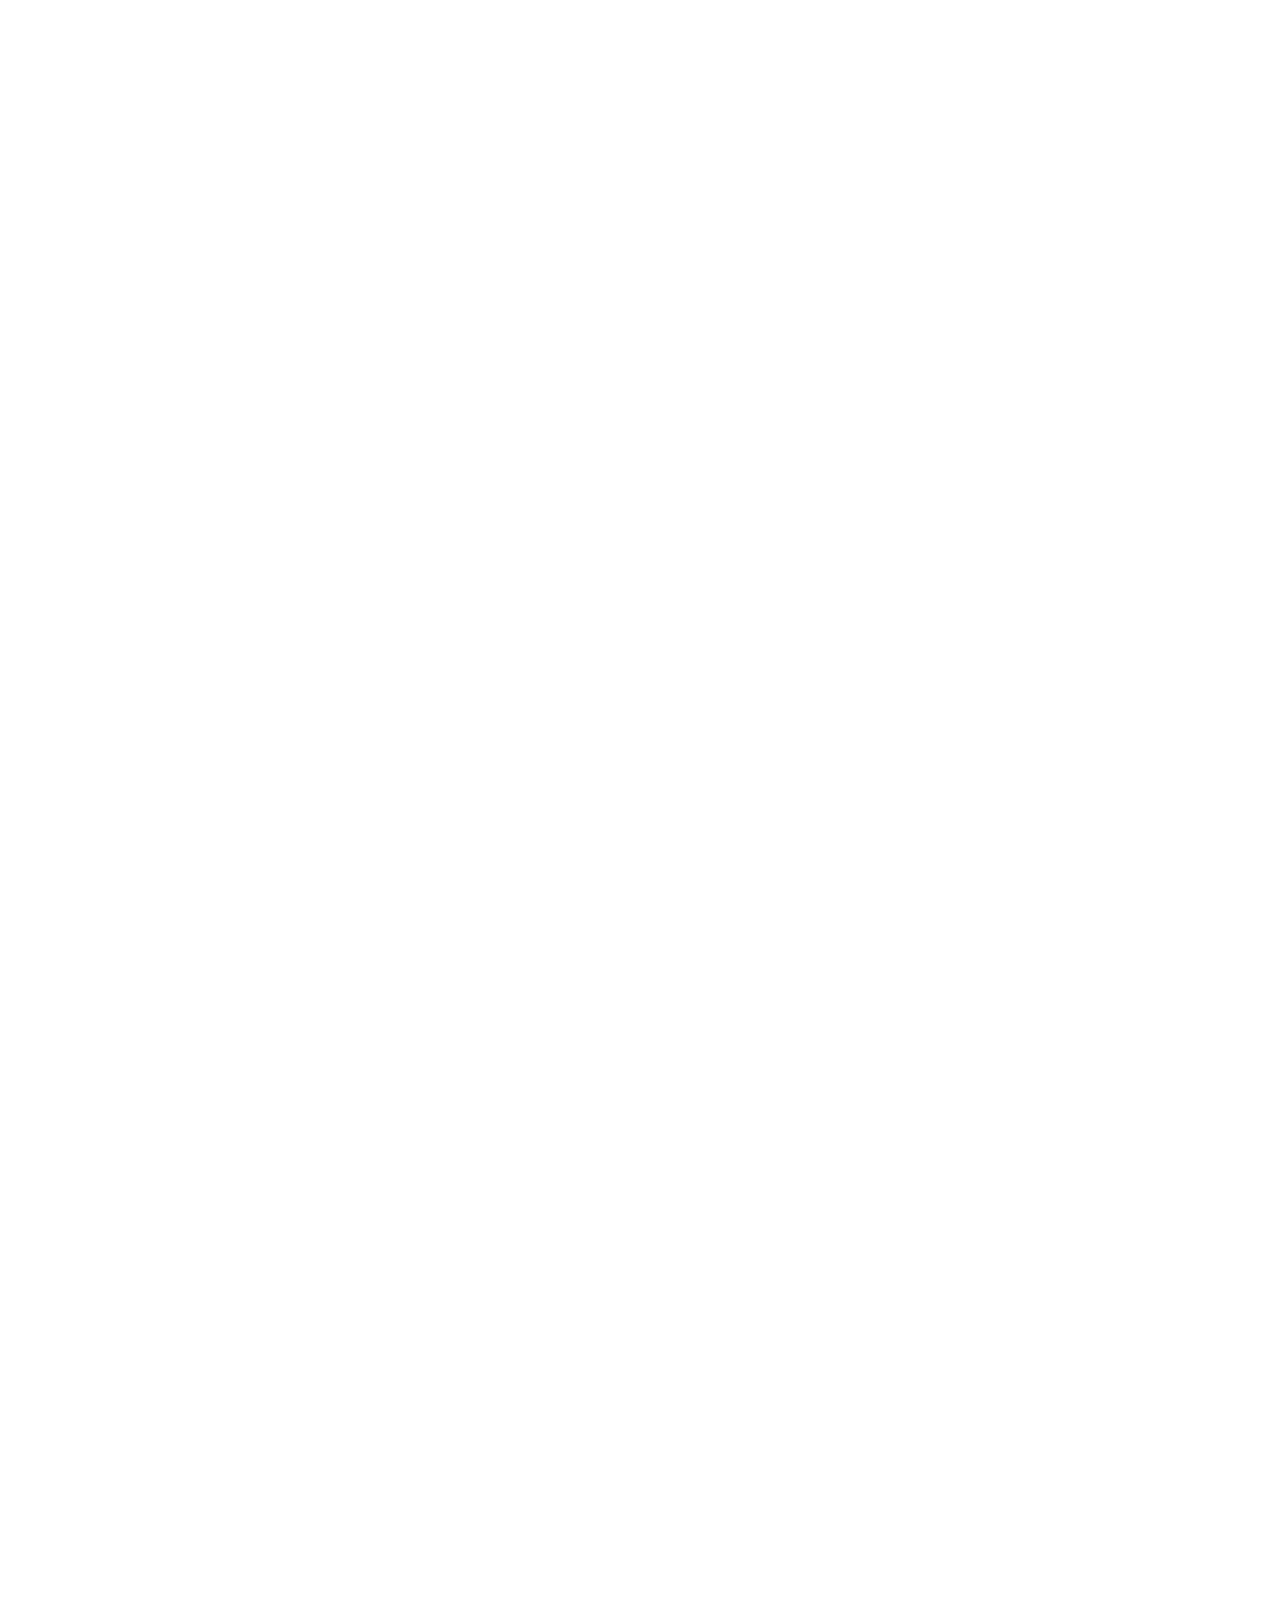
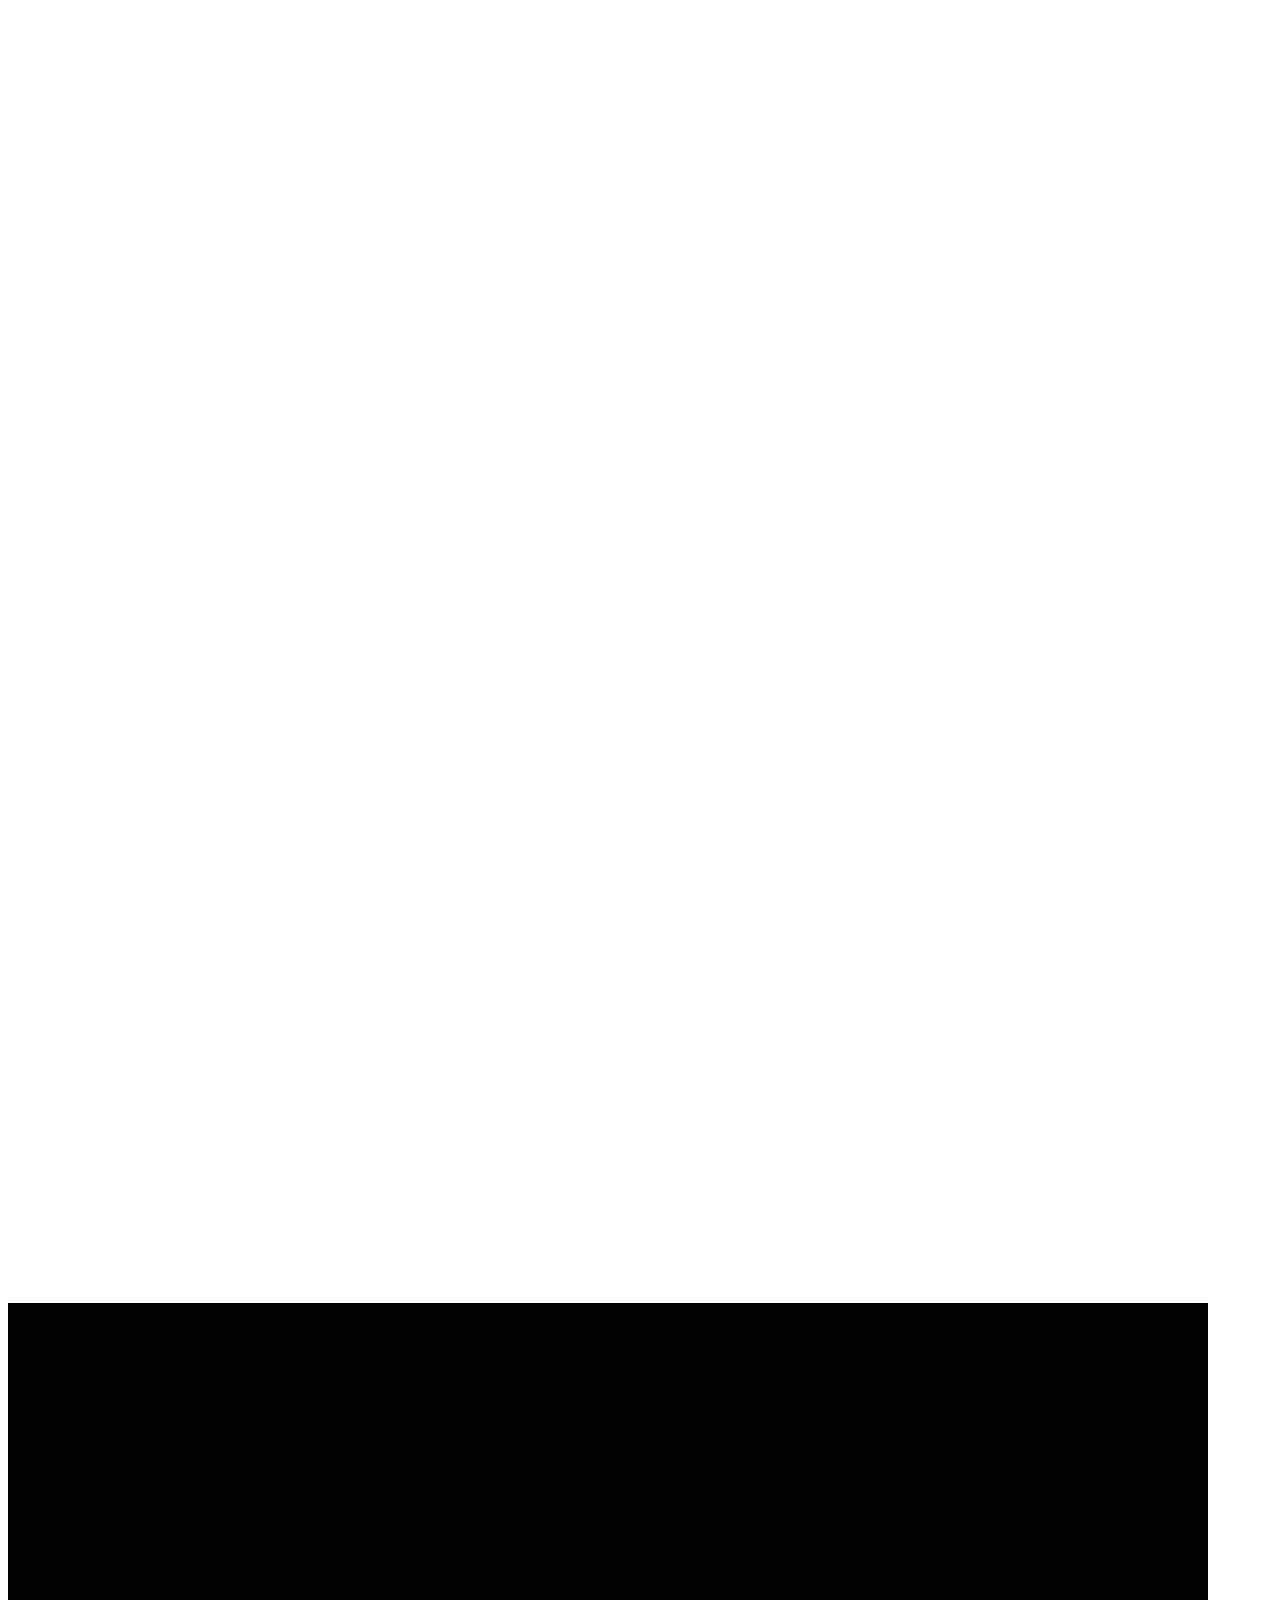
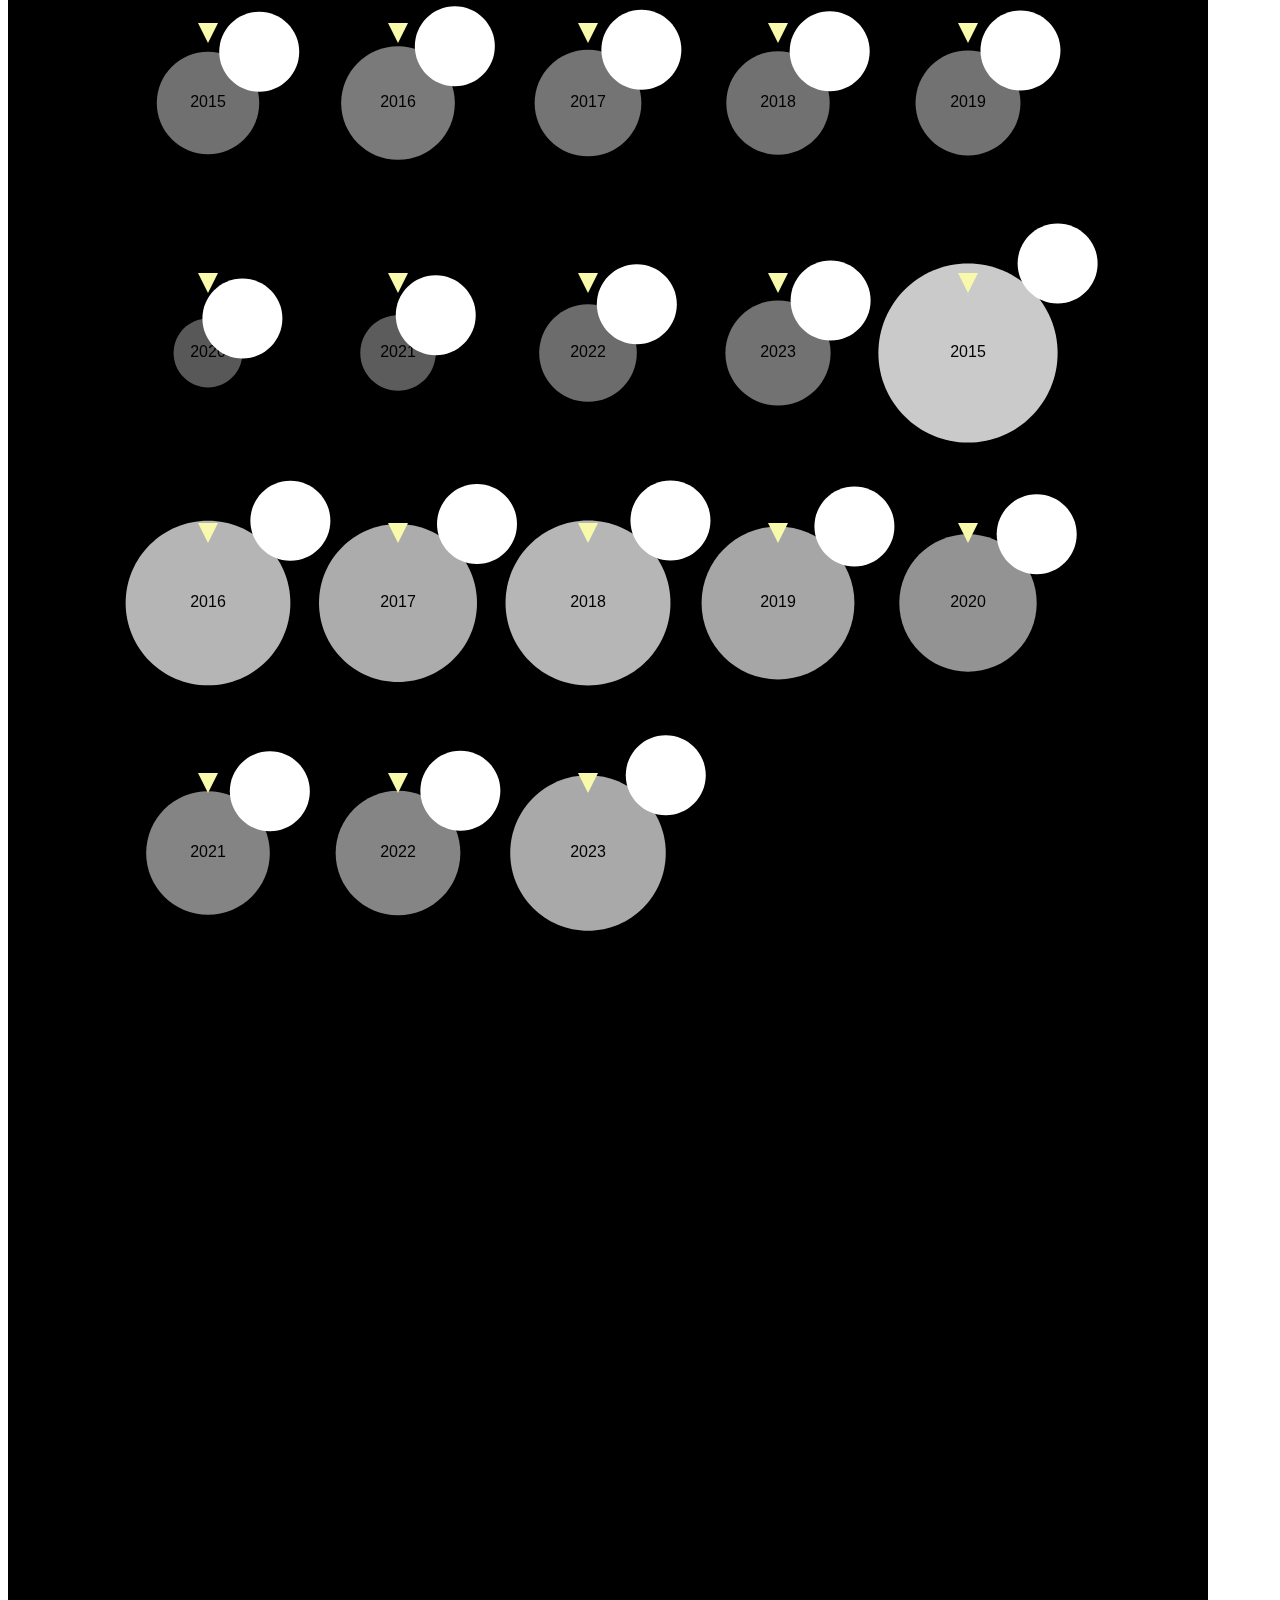
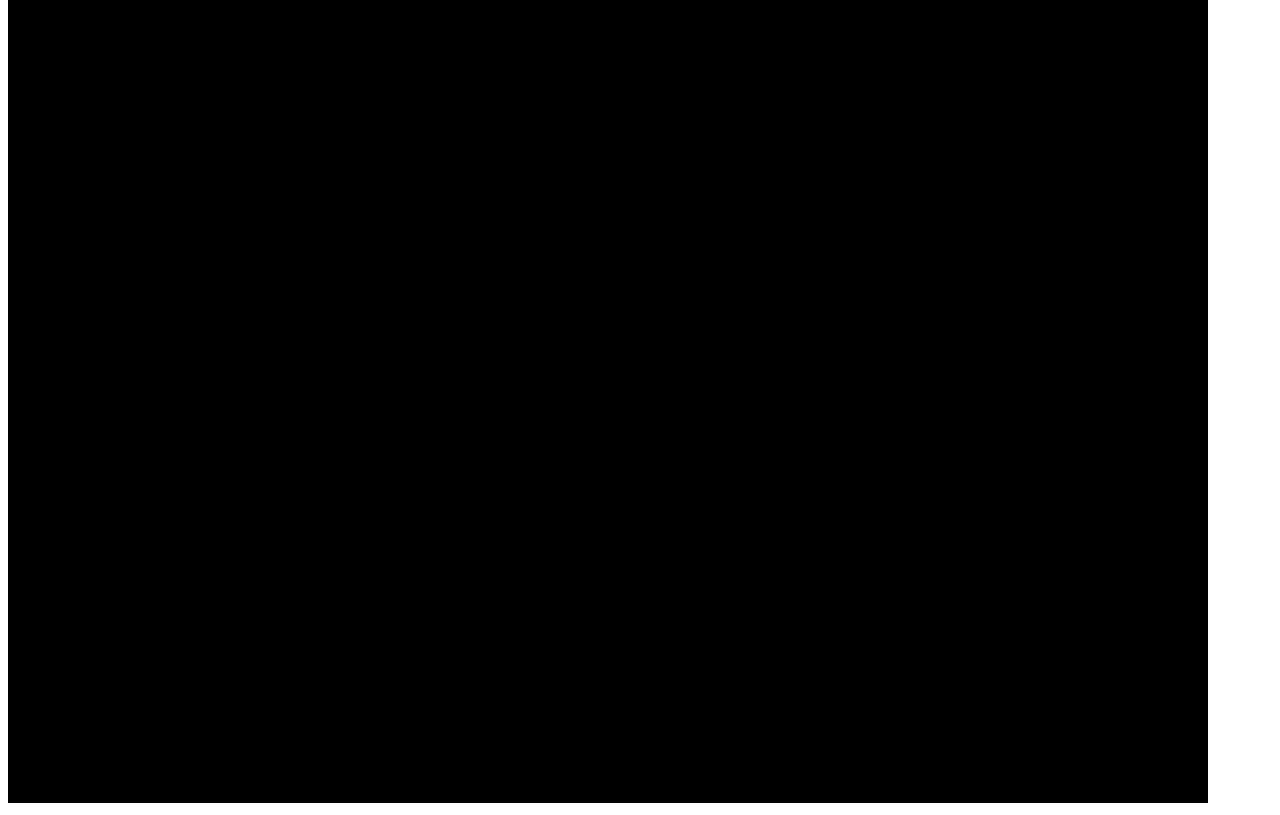
==== bike.html @ 6699d44c "." ====
<!DOCTYPE html>
<html>

<head>
  <meta charset="utf-8">
  <meta name="viewport" content="width=device-width, initial-scale=1.0">
  <link rel="stylesheet" href="style/css">
  <link href="https://fonts.googleapis.com/css2?family=Gluten:wght@100;200;300;700&display=swap" rel="stylesheet">
  <title>anatomy of a bike crash</title>

  <!-- PLEASE NO CHANGES BELOW THIS LINE (UNTIL I SAY SO) -->
  <script language="javascript" type="text/javascript" src="libraries/p5.min.js"></script>
  <script language="javascript" type="text/javascript" src="bikeC.js"></script>
  <!-- OK, YOU CAN MAKE CHANGES BELOW THIS LINE AGAIN -->

</head>

<body>
  <!-- <div class="container">
    <header class="sticky-header">
      <h1 style = 'color: white'>anatomy of a bike crash</h1>
      <p>why do these things happen <br><br> these are crashes, or incidents, not accidents (preventable)
      <br><br>scary moments <br><br> bike ordinance in 2019 <br><br> other safety measures</p>
    </header>  -->
    <main>
      <br><br><br><br>
    <div class="imagecontainer">
      <img src = 'image/bike landing page.png' width = 100% alt="title">
      </div>
    <br><br> <br><br> <br><br> <br><br> <br><br> <br><br>
    <div class="imagecontainer">
      <img src = 'image/bike line.png' width = 70% alt="line chart">
    </div>
    </main>
    <div class="p5-container" style="display: flex; justify-content: center; align-items: center;">
      <script language="javascript" type="text/javascript" src="libraries/p5.min.js"></script>
      <script language="javascript" type="text/javascript" src="bikeC.js"></script>
    </div>

</body>

</html>
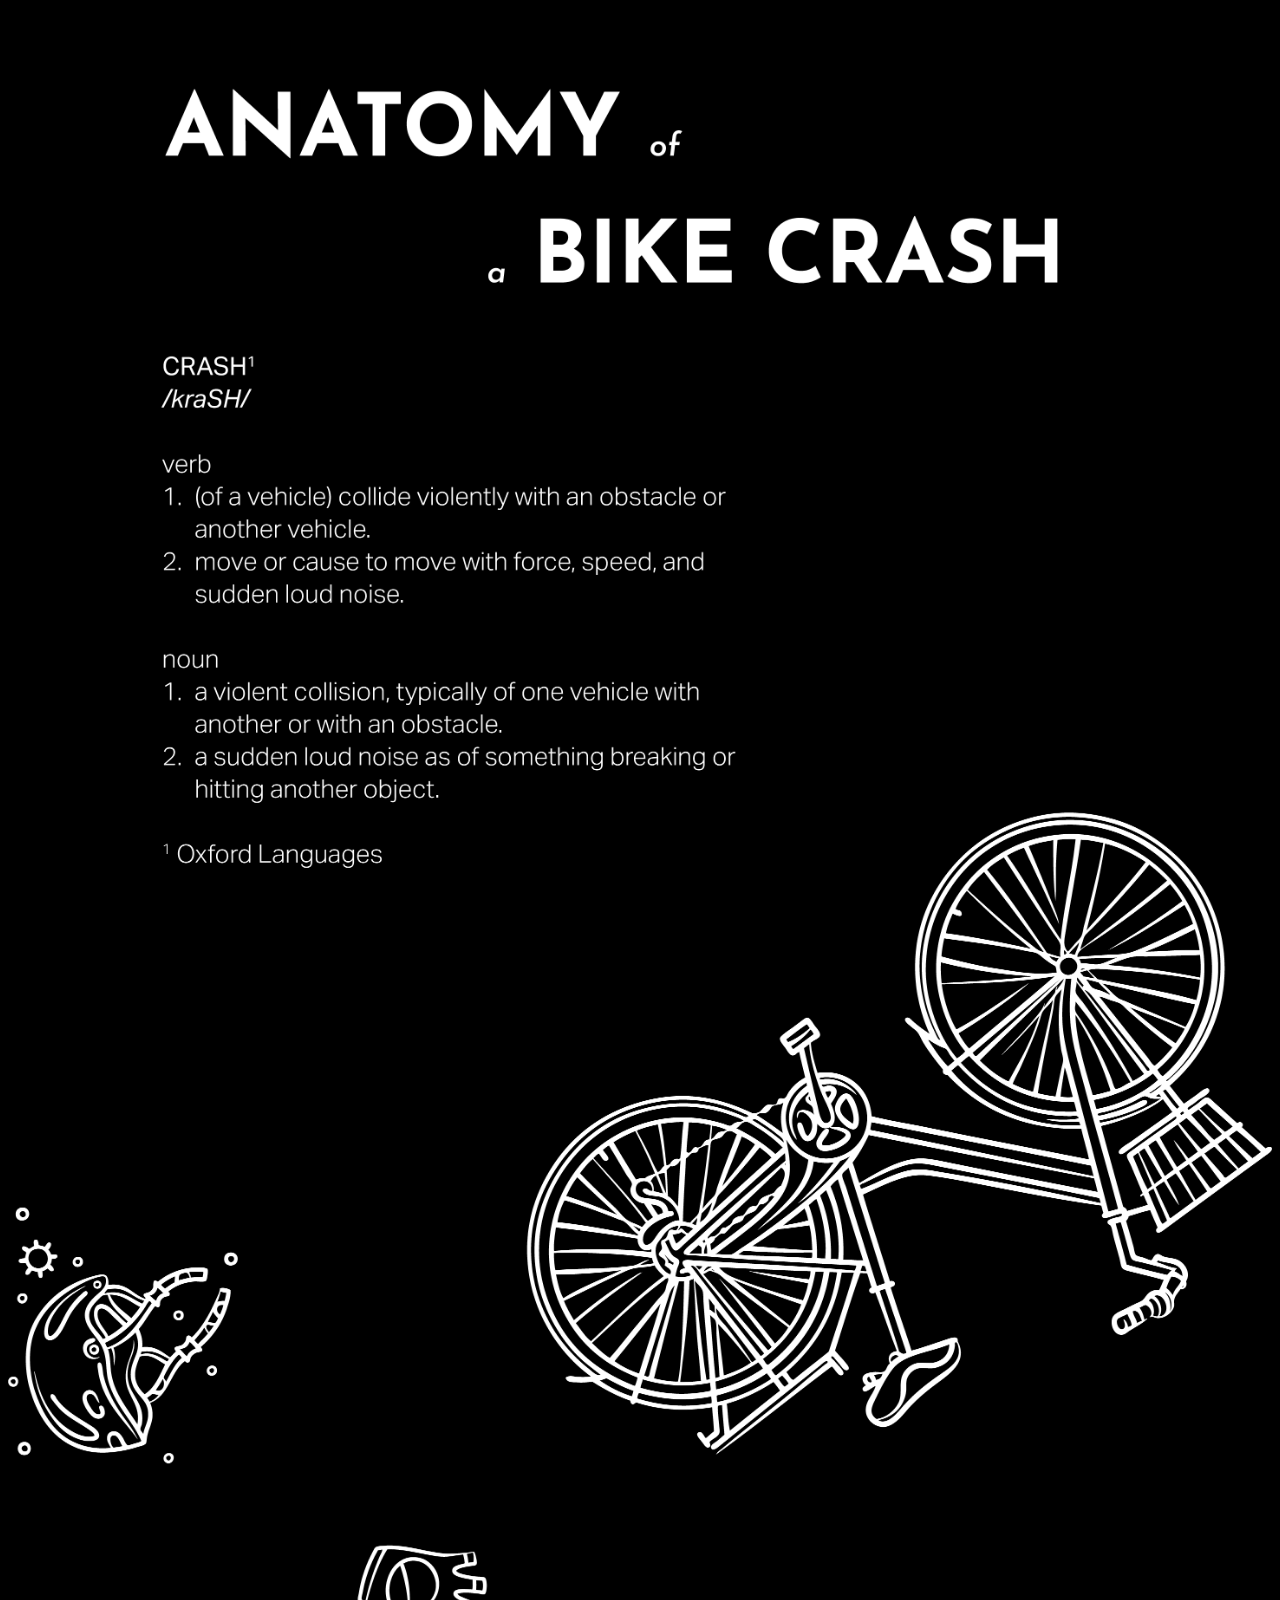
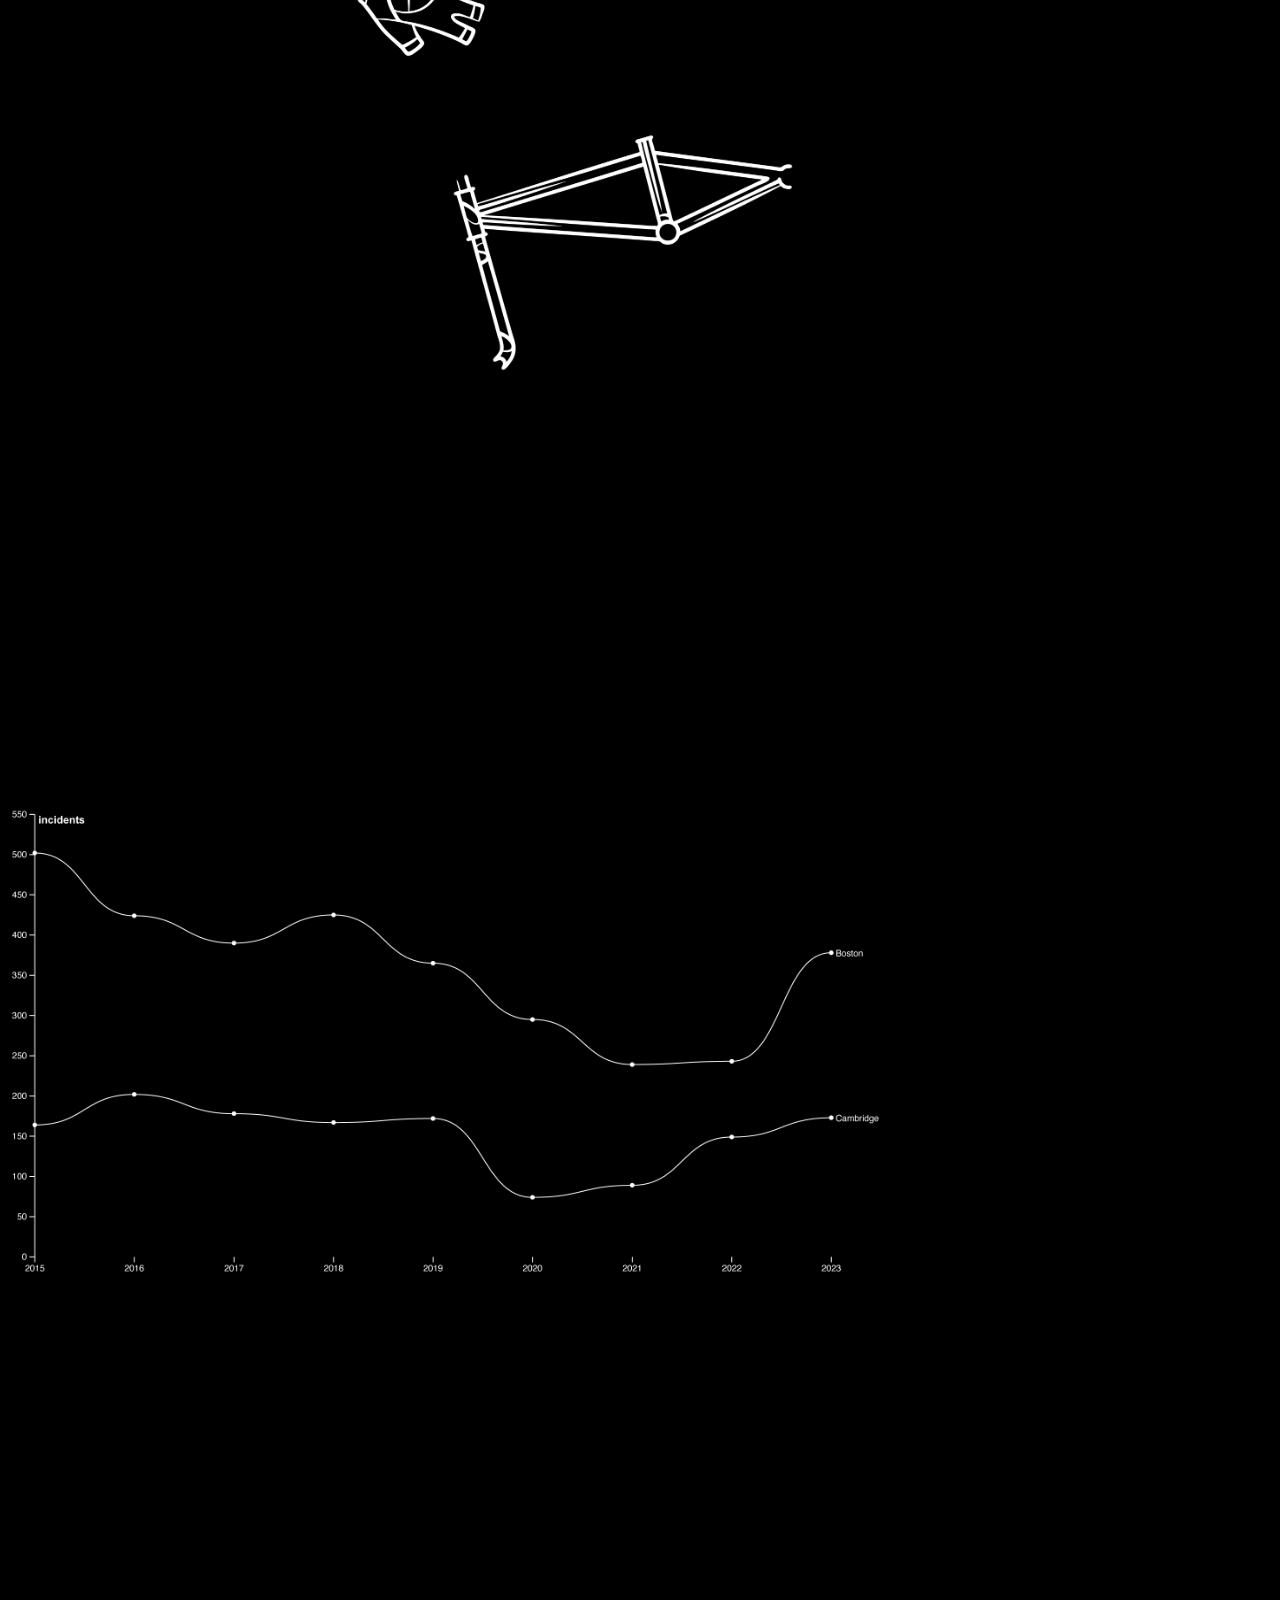
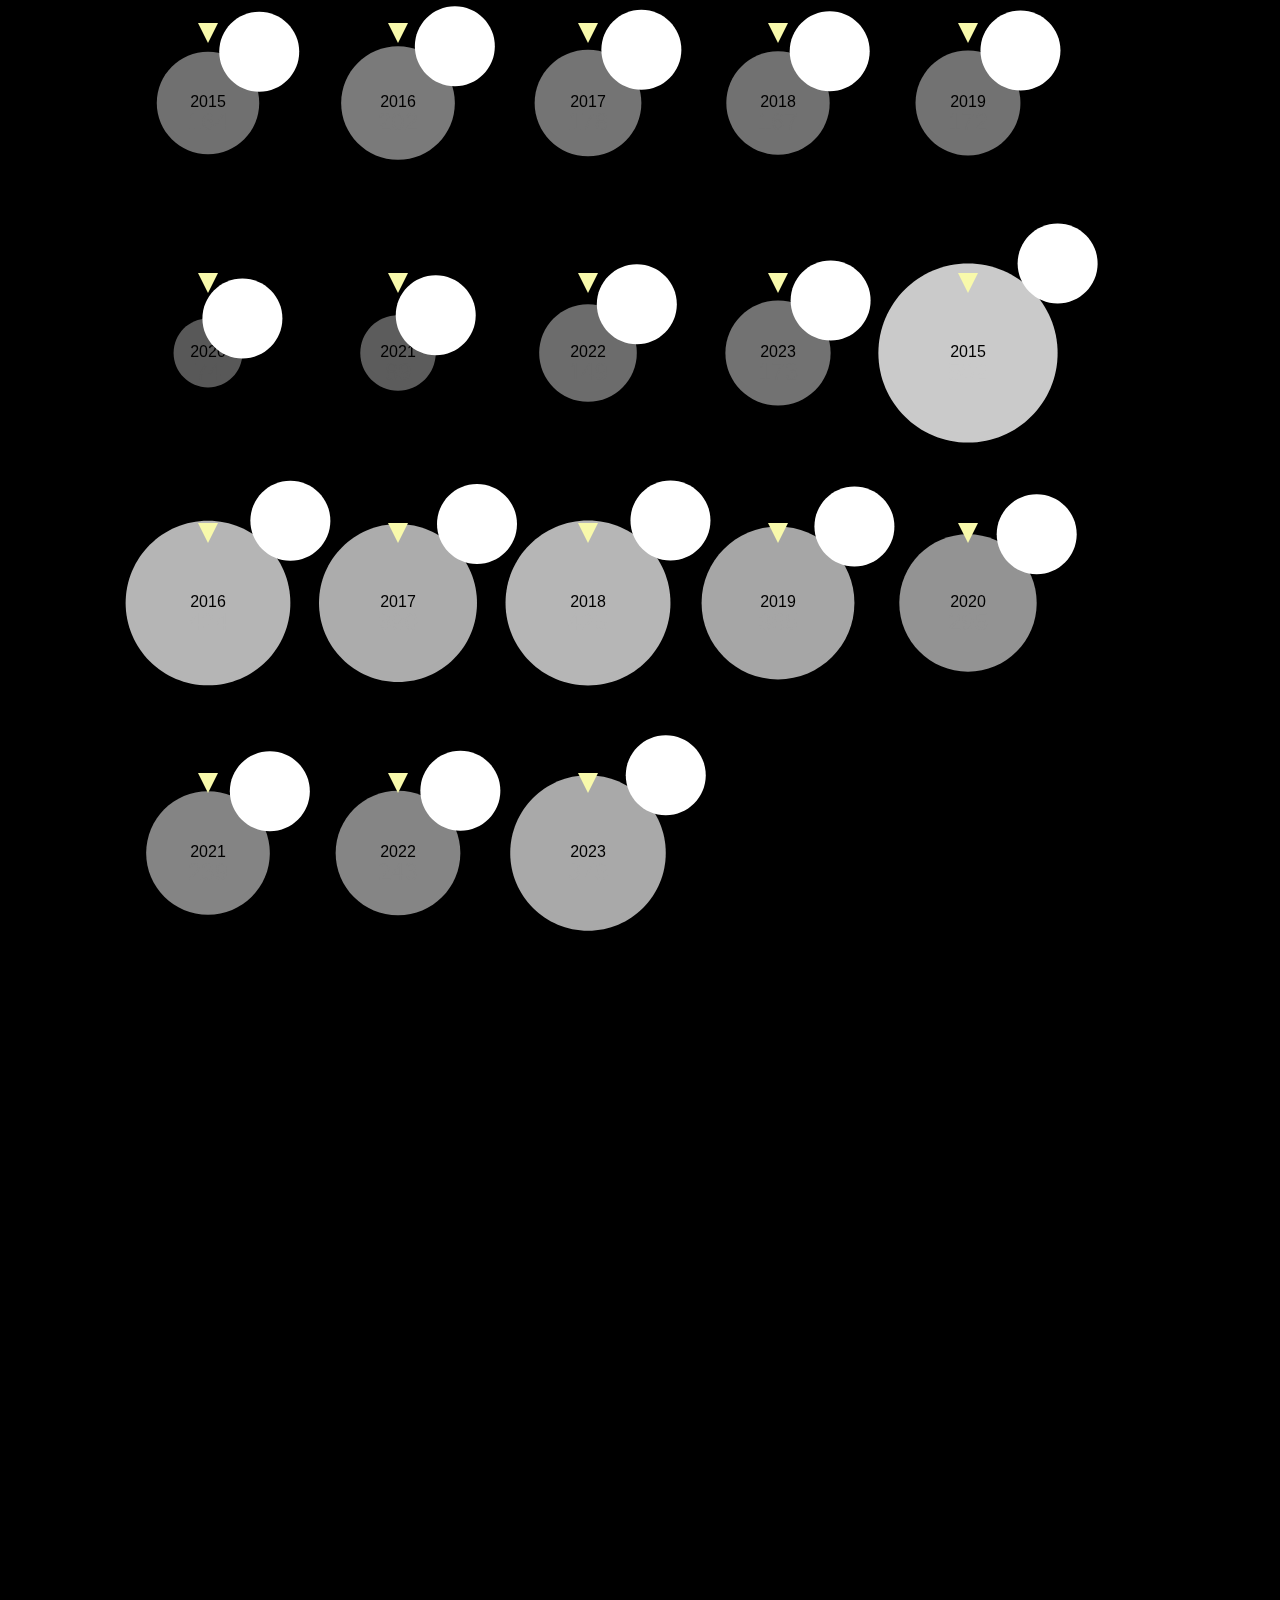
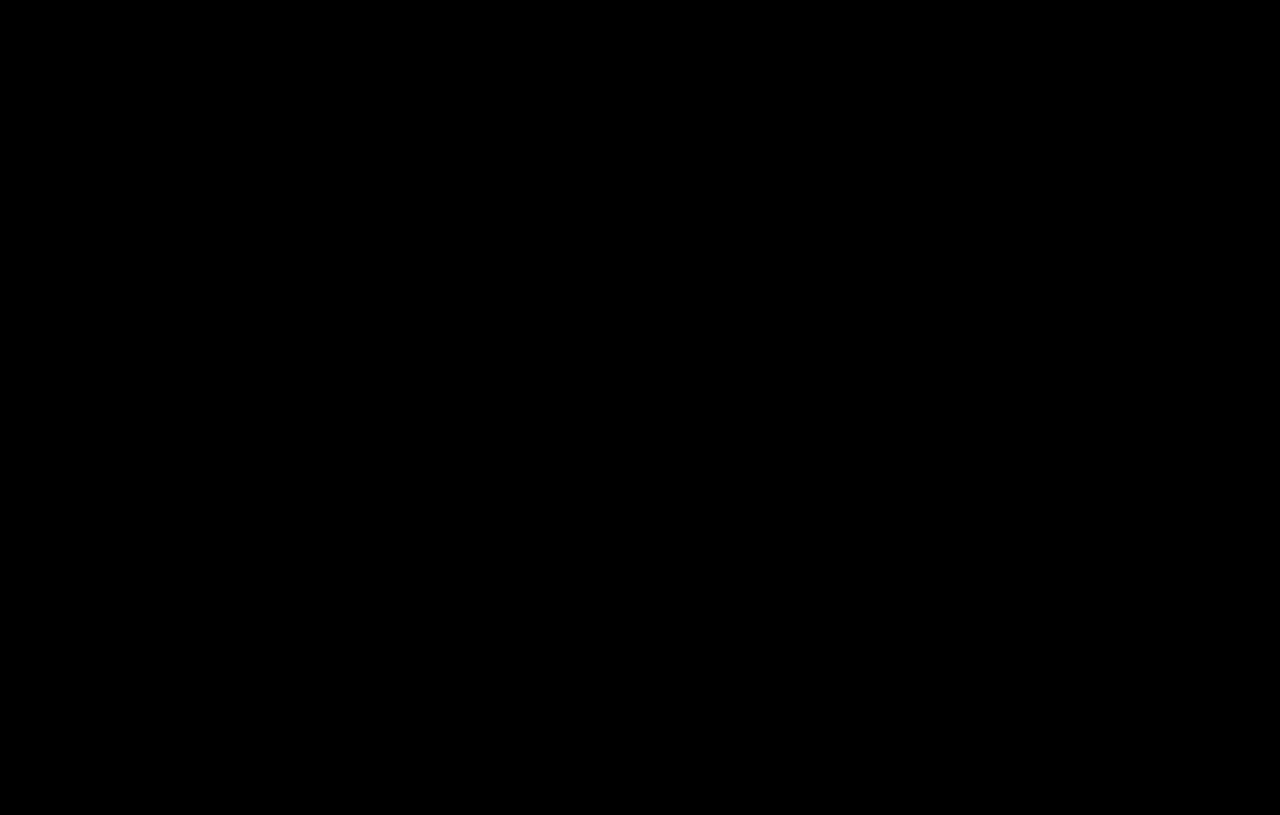
==== commit d64161c2: "Update bike.html" ====
--- a/bike.html
+++ b/bike.html
@@ -12,7 +12,7 @@
   <script language="javascript" type="text/javascript" src="libraries/p5.min.js"></script>
   <script language="javascript" type="text/javascript" src="bikeC.js"></script>
   <!-- OK, YOU CAN MAKE CHANGES BELOW THIS LINE AGAIN -->
-
+  <body style = "background-color:#000;">
 </head>
 
 <body>
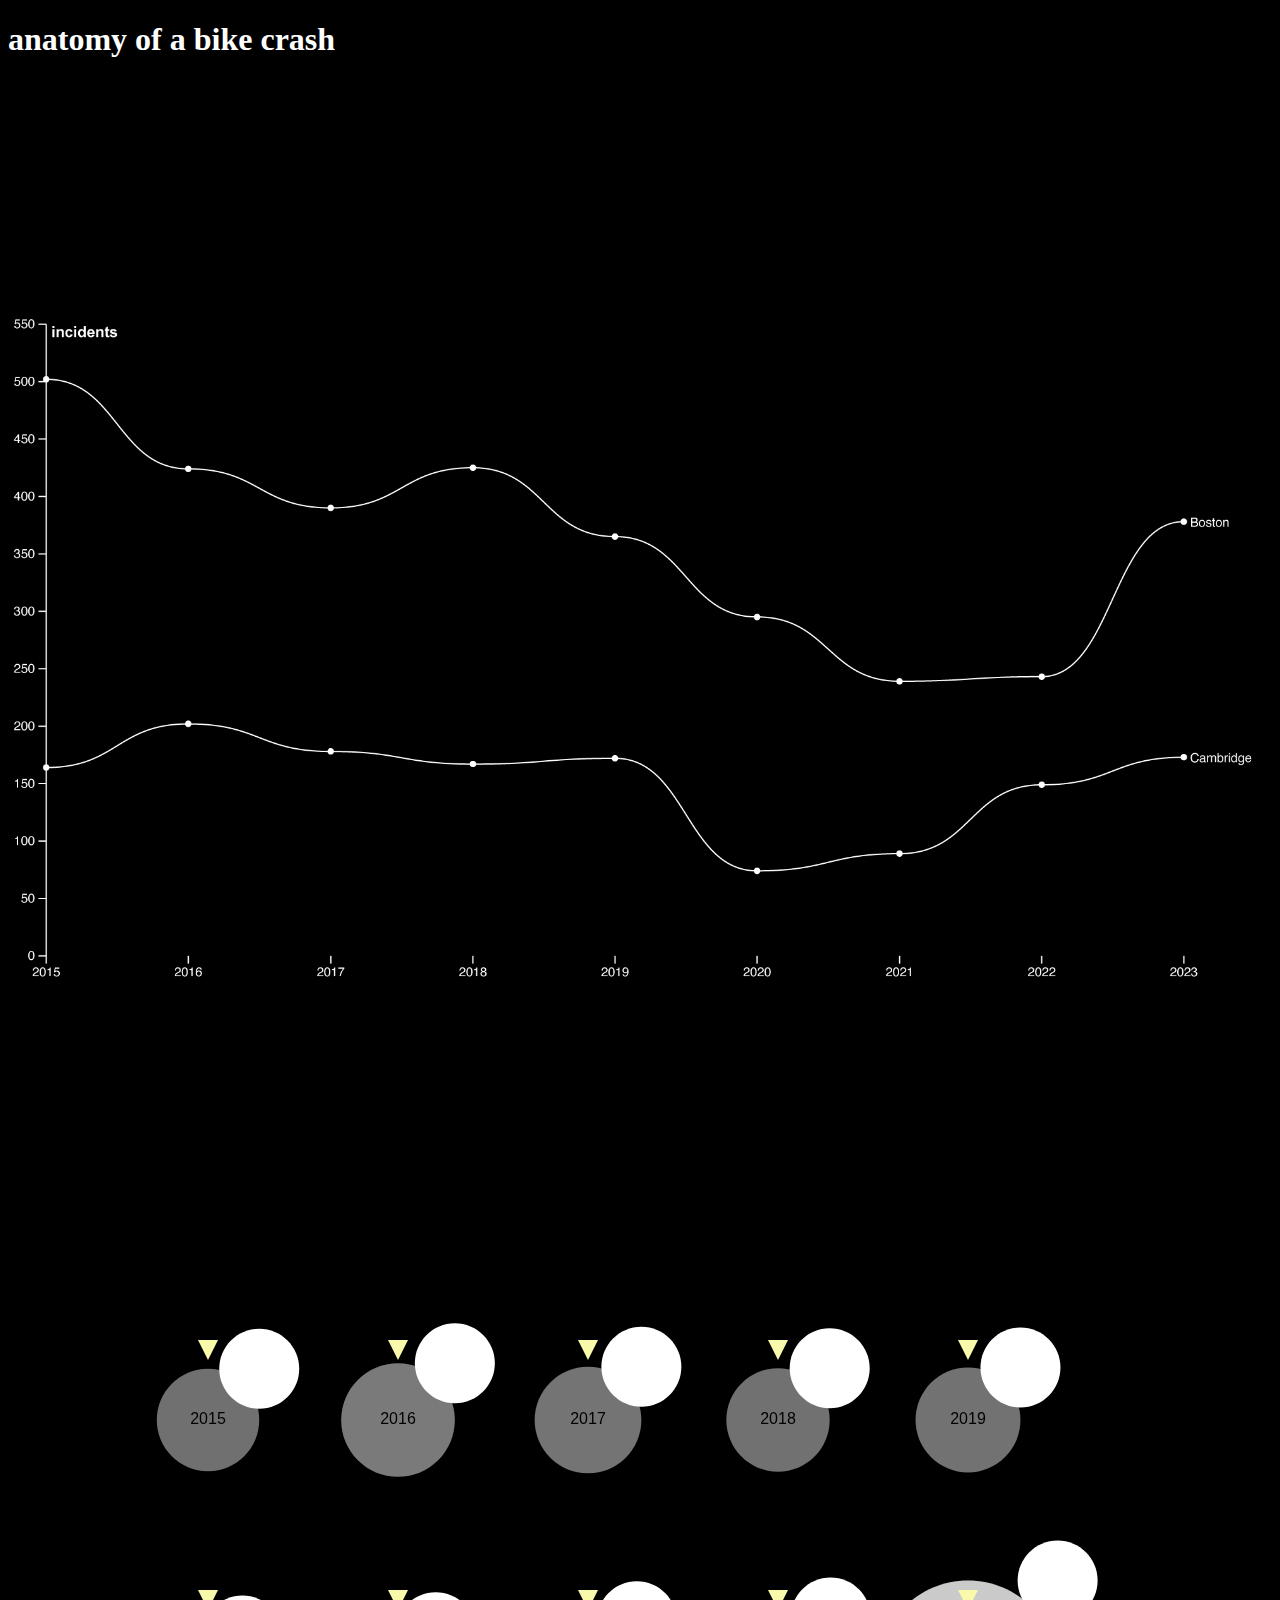
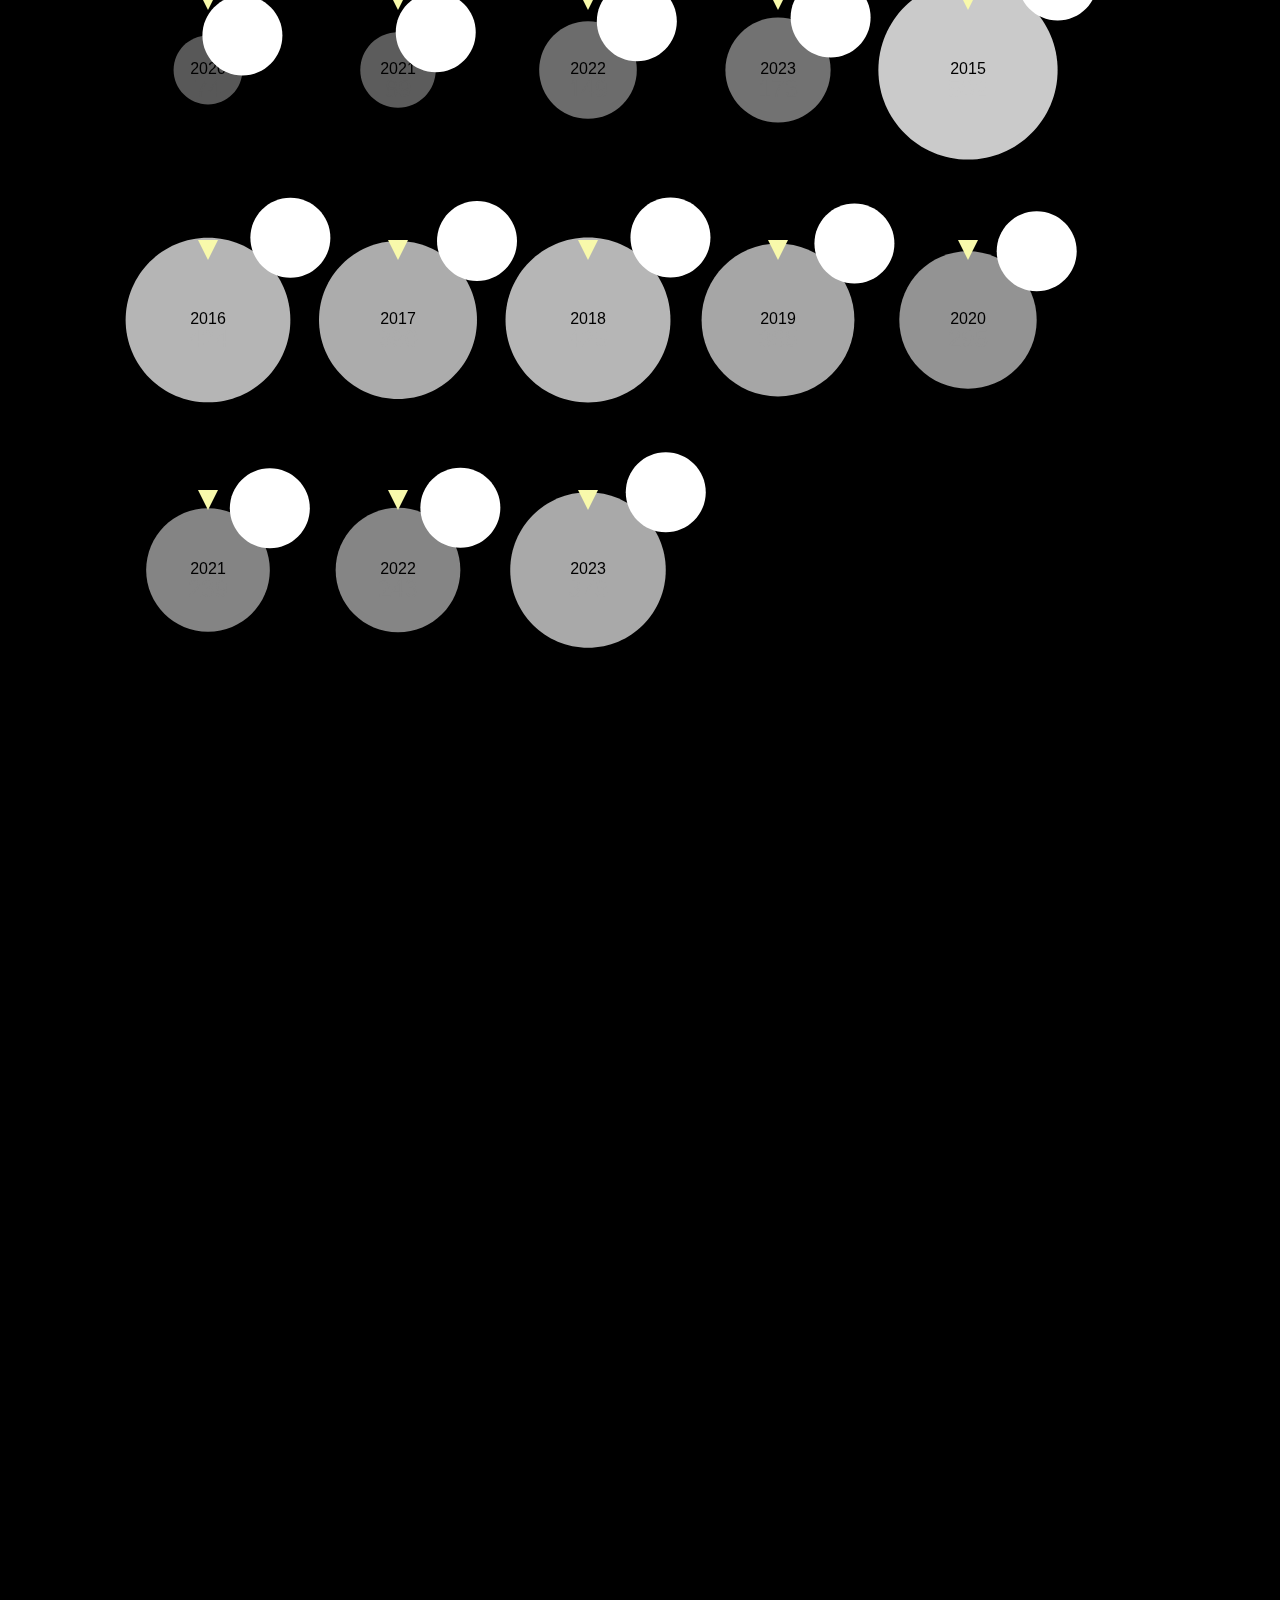
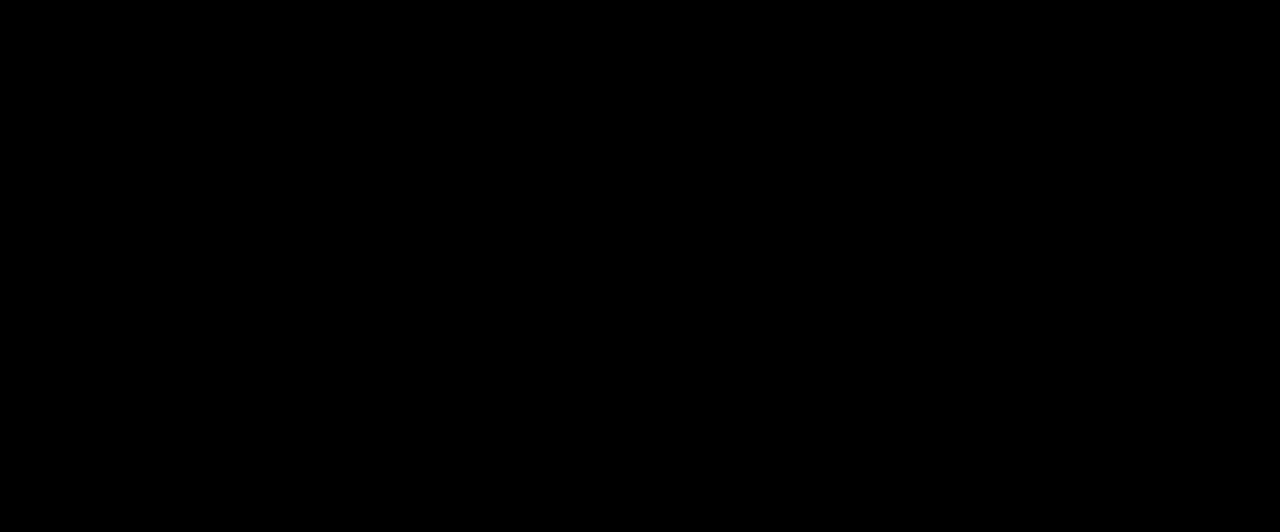
==== commit 7f7a362f: "Update bike.html" ====
--- a/bike.html
+++ b/bike.html
@@ -12,30 +12,29 @@
   <script language="javascript" type="text/javascript" src="libraries/p5.min.js"></script>
   <script language="javascript" type="text/javascript" src="bikeC.js"></script>
   <!-- OK, YOU CAN MAKE CHANGES BELOW THIS LINE AGAIN -->
-  <body style = "background-color:#000;">
+
+  <body style="background-color: #000 !important;">
+
 </head>
 
 <body>
-  <!-- <div class="container">
+  <div class="container">
     <header class="sticky-header">
       <h1 style = 'color: white'>anatomy of a bike crash</h1>
       <p>why do these things happen <br><br> these are crashes, or incidents, not accidents (preventable)
       <br><br>scary moments <br><br> bike ordinance in 2019 <br><br> other safety measures</p>
-    </header>  -->
+    </header> 
     <main>
-      <br><br><br><br>
-    <div class="imagecontainer">
-      <img src = 'image/bike landing page.png' width = 100% alt="title">
+      <div class="imagecontainer">
+      <img src = 'image/bike line.png' width = 100% alt="line chart">
       </div>
-    <br><br> <br><br> <br><br> <br><br> <br><br> <br><br>
-    <div class="imagecontainer">
-      <img src = 'image/bike line.png' width = 70% alt="line chart">
-    </div>
+      <div class="p5-container" style="display: flex; justify-content: center; align-items: center;">
+        <script language="javascript" type="text/javascript" src="libraries/p5.min.js"></script>
+        <script language="javascript" type="text/javascript" src="bikeC.js"></script>
+      </div>
     </main>
-    <div class="p5-container" style="display: flex; justify-content: center; align-items: center;">
-      <script language="javascript" type="text/javascript" src="libraries/p5.min.js"></script>
-      <script language="javascript" type="text/javascript" src="bikeC.js"></script>
-    </div>
+
+  </div>
 
 </body>
 
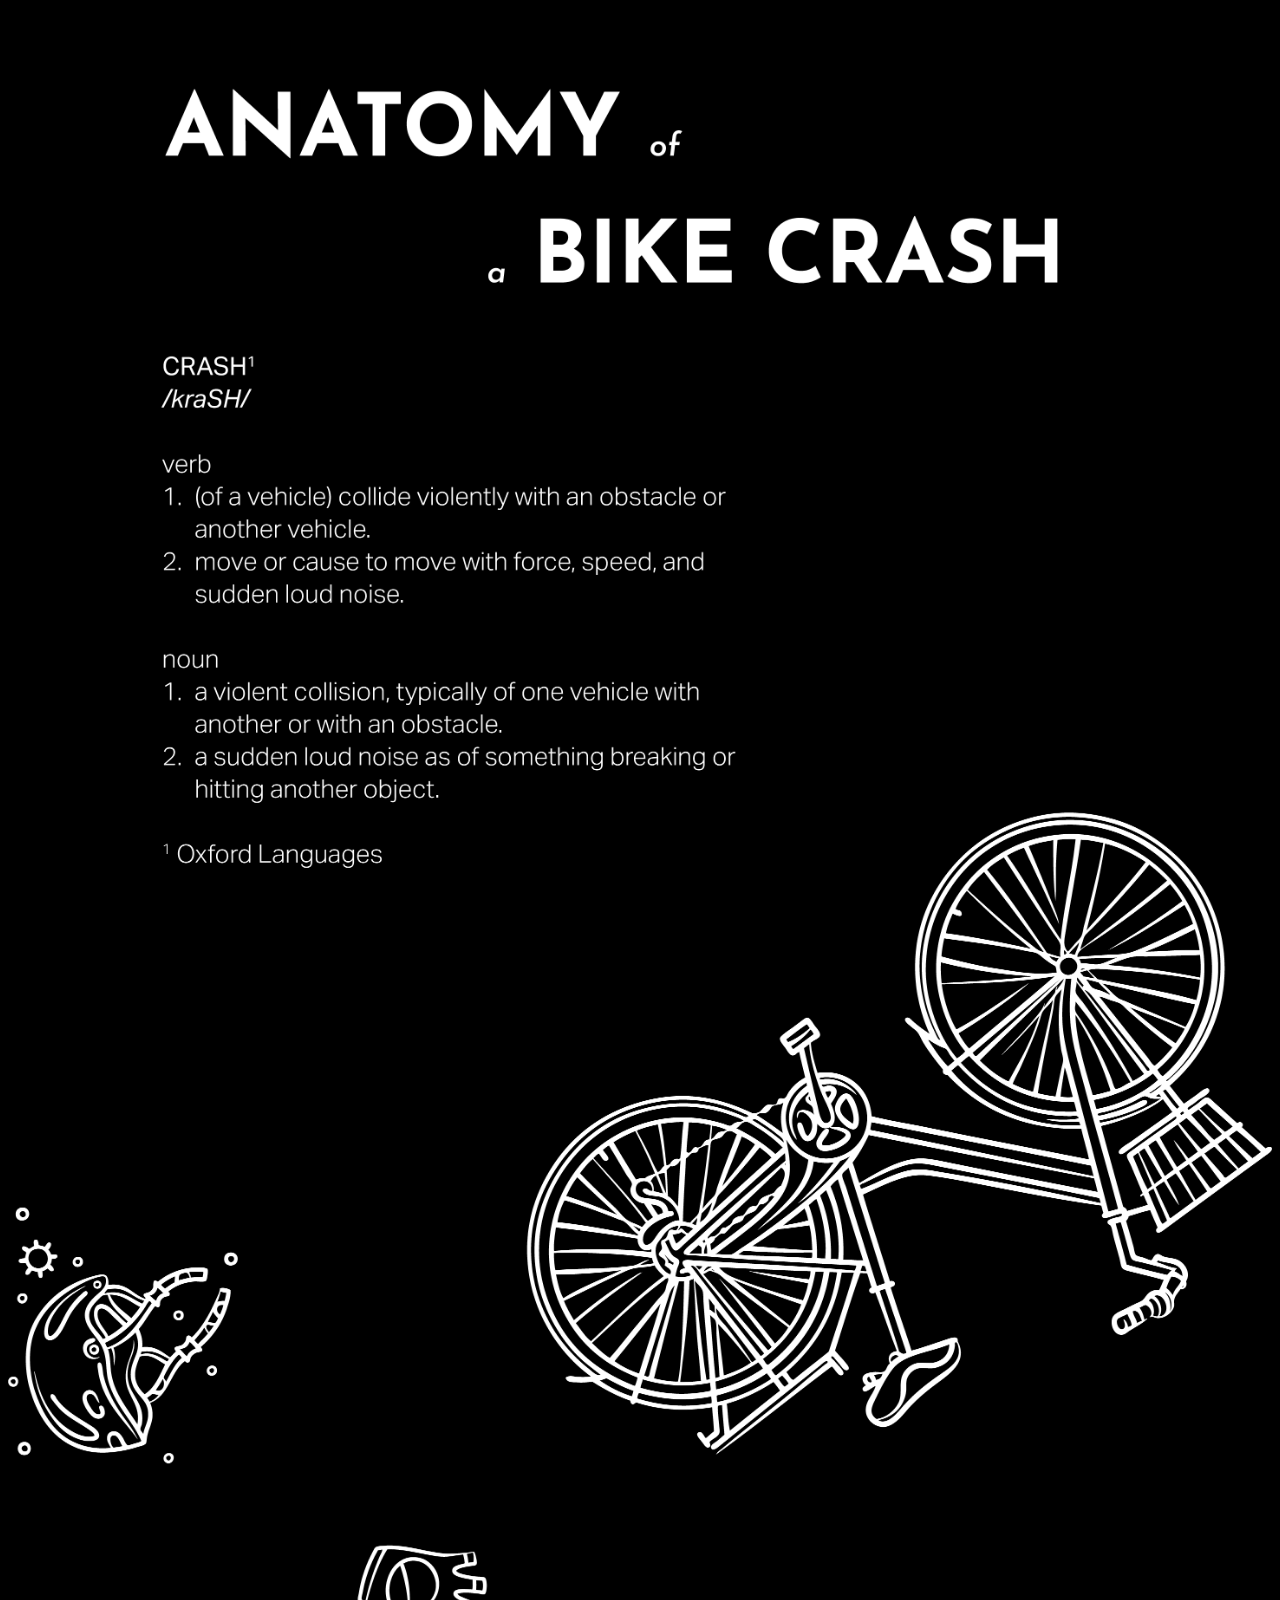
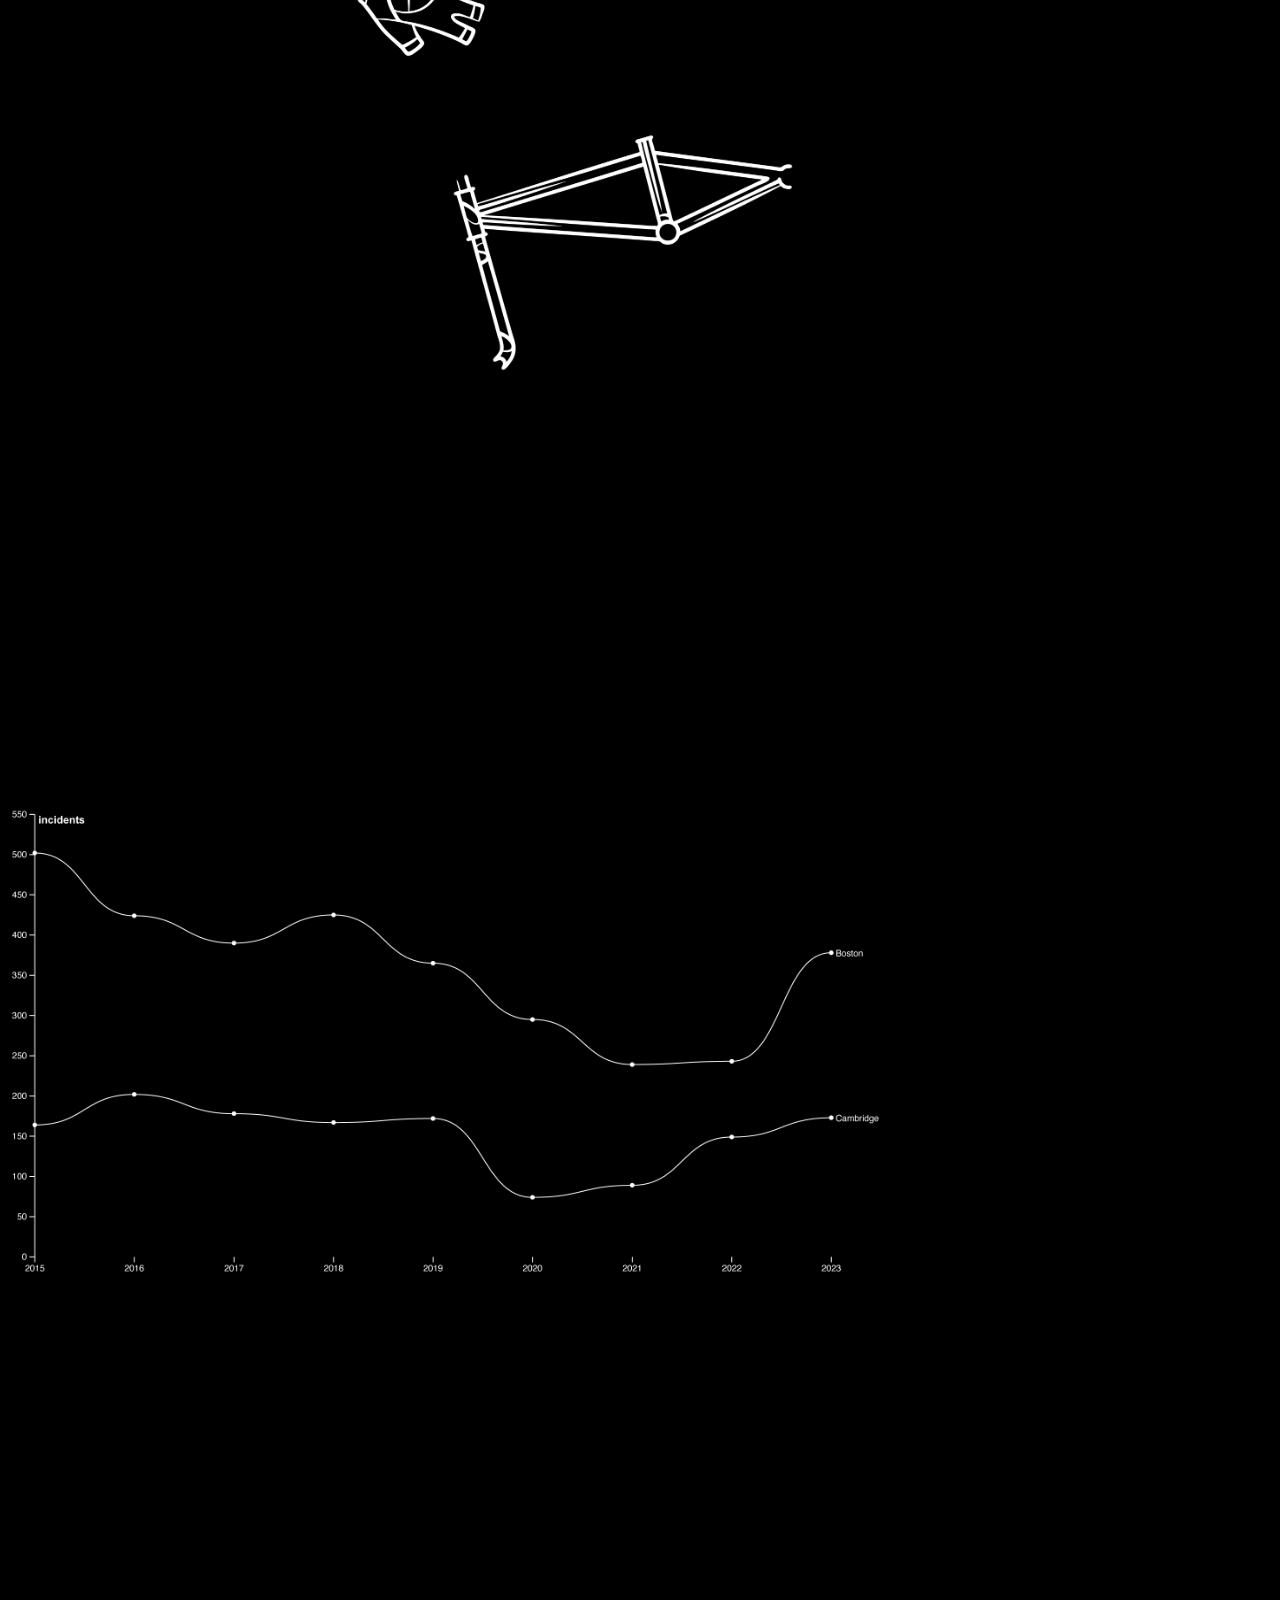
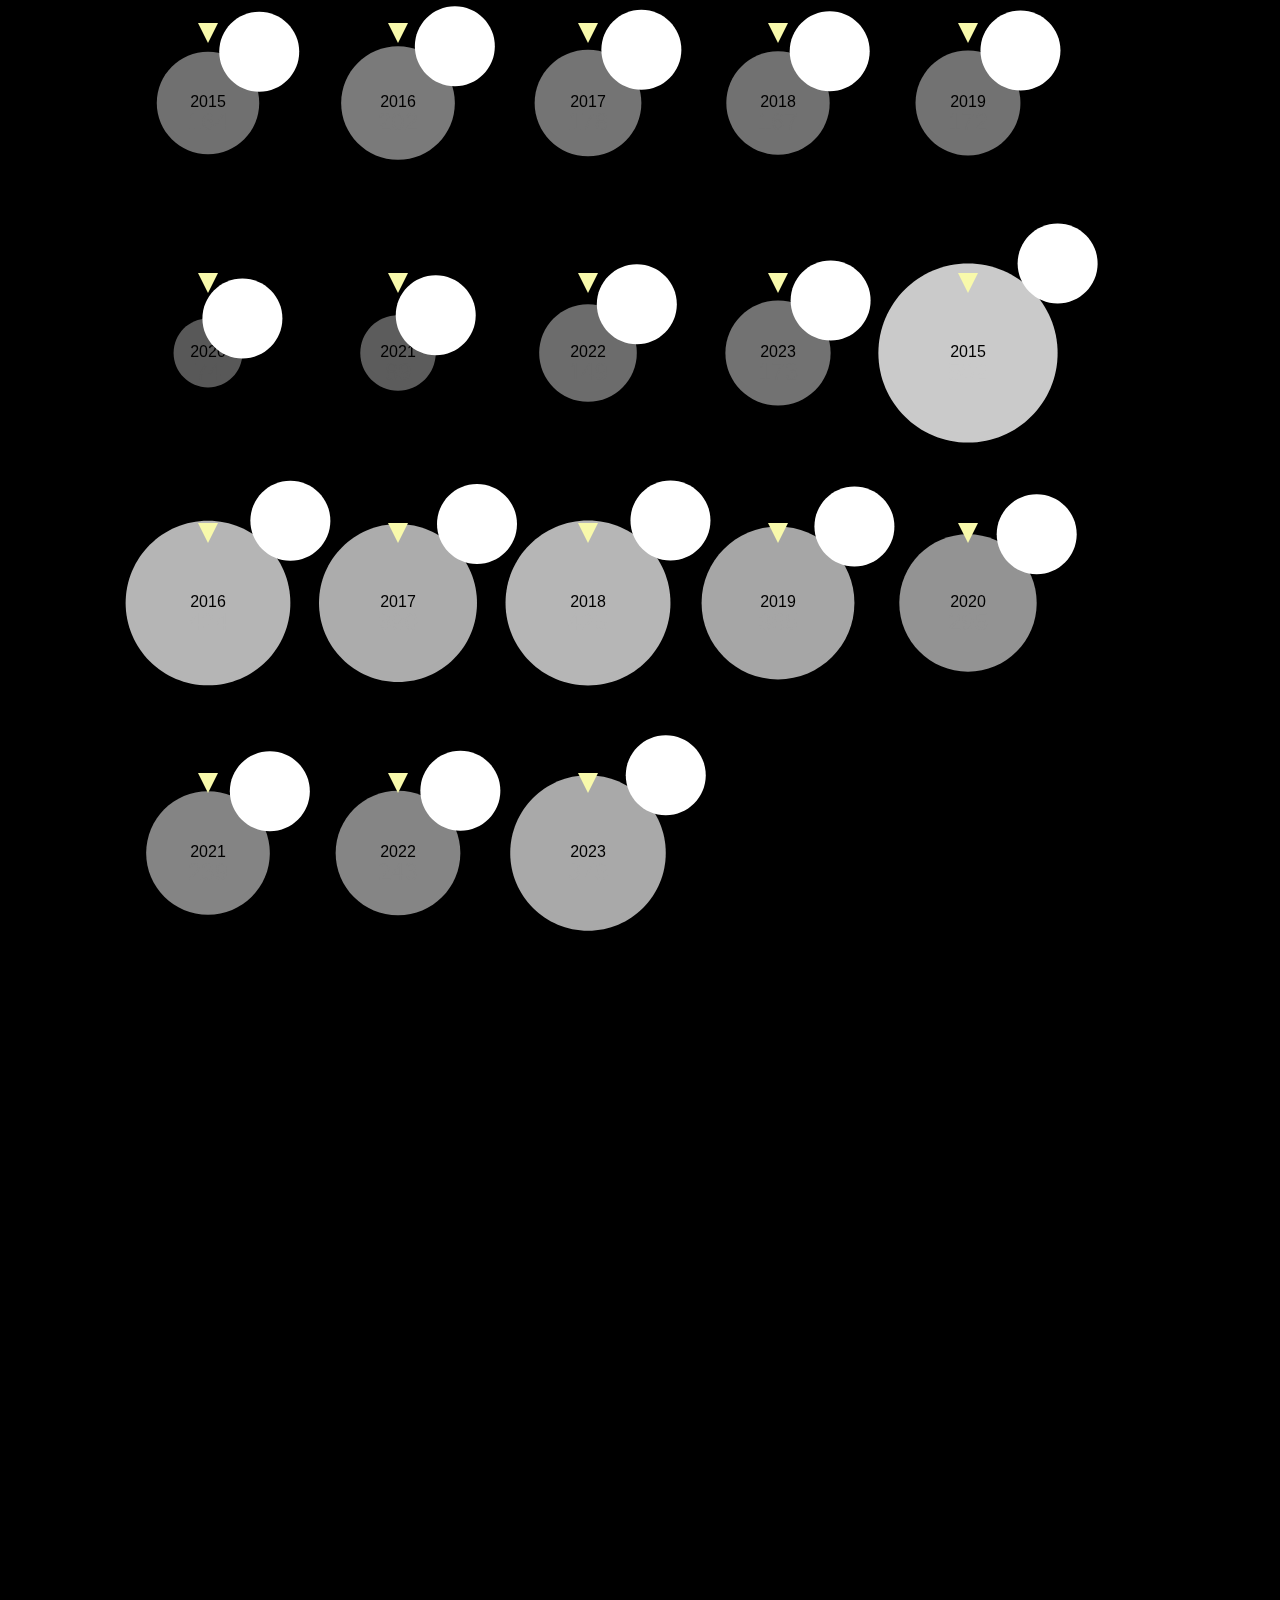
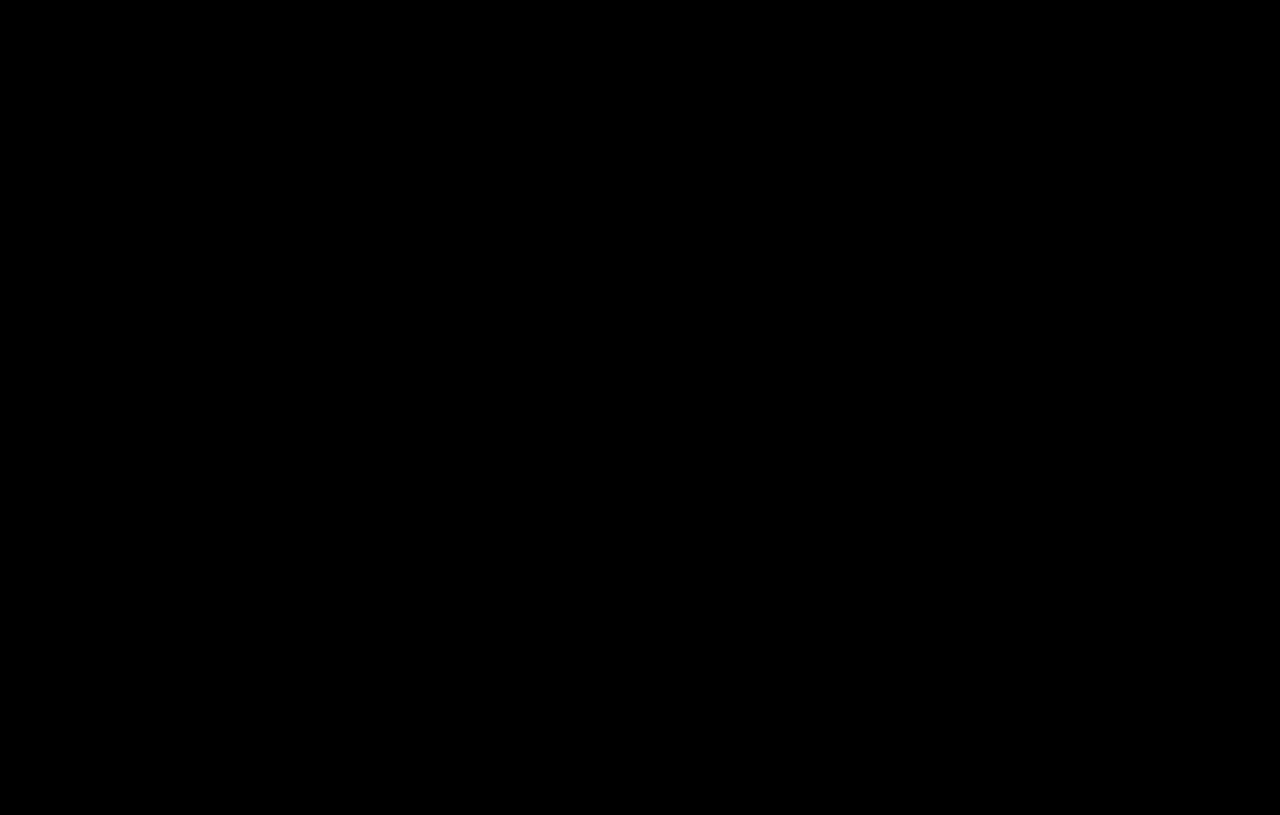
==== commit 092ea239: "Update bike.html" ====
--- a/bike.html
+++ b/bike.html
@@ -12,29 +12,29 @@
   <script language="javascript" type="text/javascript" src="libraries/p5.min.js"></script>
   <script language="javascript" type="text/javascript" src="bikeC.js"></script>
   <!-- OK, YOU CAN MAKE CHANGES BELOW THIS LINE AGAIN -->
-
-  <body style="background-color: #000 !important;">
-
 </head>
 
-<body>
-  <div class="container">
+<body style="background-color: #000 !important;">
+  <!-- <div class="container">
     <header class="sticky-header">
       <h1 style = 'color: white'>anatomy of a bike crash</h1>
       <p>why do these things happen <br><br> these are crashes, or incidents, not accidents (preventable)
       <br><br>scary moments <br><br> bike ordinance in 2019 <br><br> other safety measures</p>
-    </header> 
+    </header>  -->
     <main>
-      <div class="imagecontainer">
-      <img src = 'image/bike line.png' width = 100% alt="line chart">
+      <br><br><br><br>
+    <div class="imagecontainer">
+      <img src = 'image/bike landing page.png' width = 100% alt="title">
       </div>
-      <div class="p5-container" style="display: flex; justify-content: center; align-items: center;">
-        <script language="javascript" type="text/javascript" src="libraries/p5.min.js"></script>
-        <script language="javascript" type="text/javascript" src="bikeC.js"></script>
-      </div>
+    <br><br> <br><br> <br><br> <br><br> <br><br> <br><br>
+    <div class="imagecontainer">
+      <img src = 'image/bike line.png' width = 70% alt="line chart">
+    </div>
     </main>
-
-  </div>
+    <div class="p5-container" style="display: flex; justify-content: center; align-items: center;">
+      <script language="javascript" type="text/javascript" src="libraries/p5.min.js"></script>
+      <script language="javascript" type="text/javascript" src="bikeC.js"></script>
+    </div>
 
 </body>
 
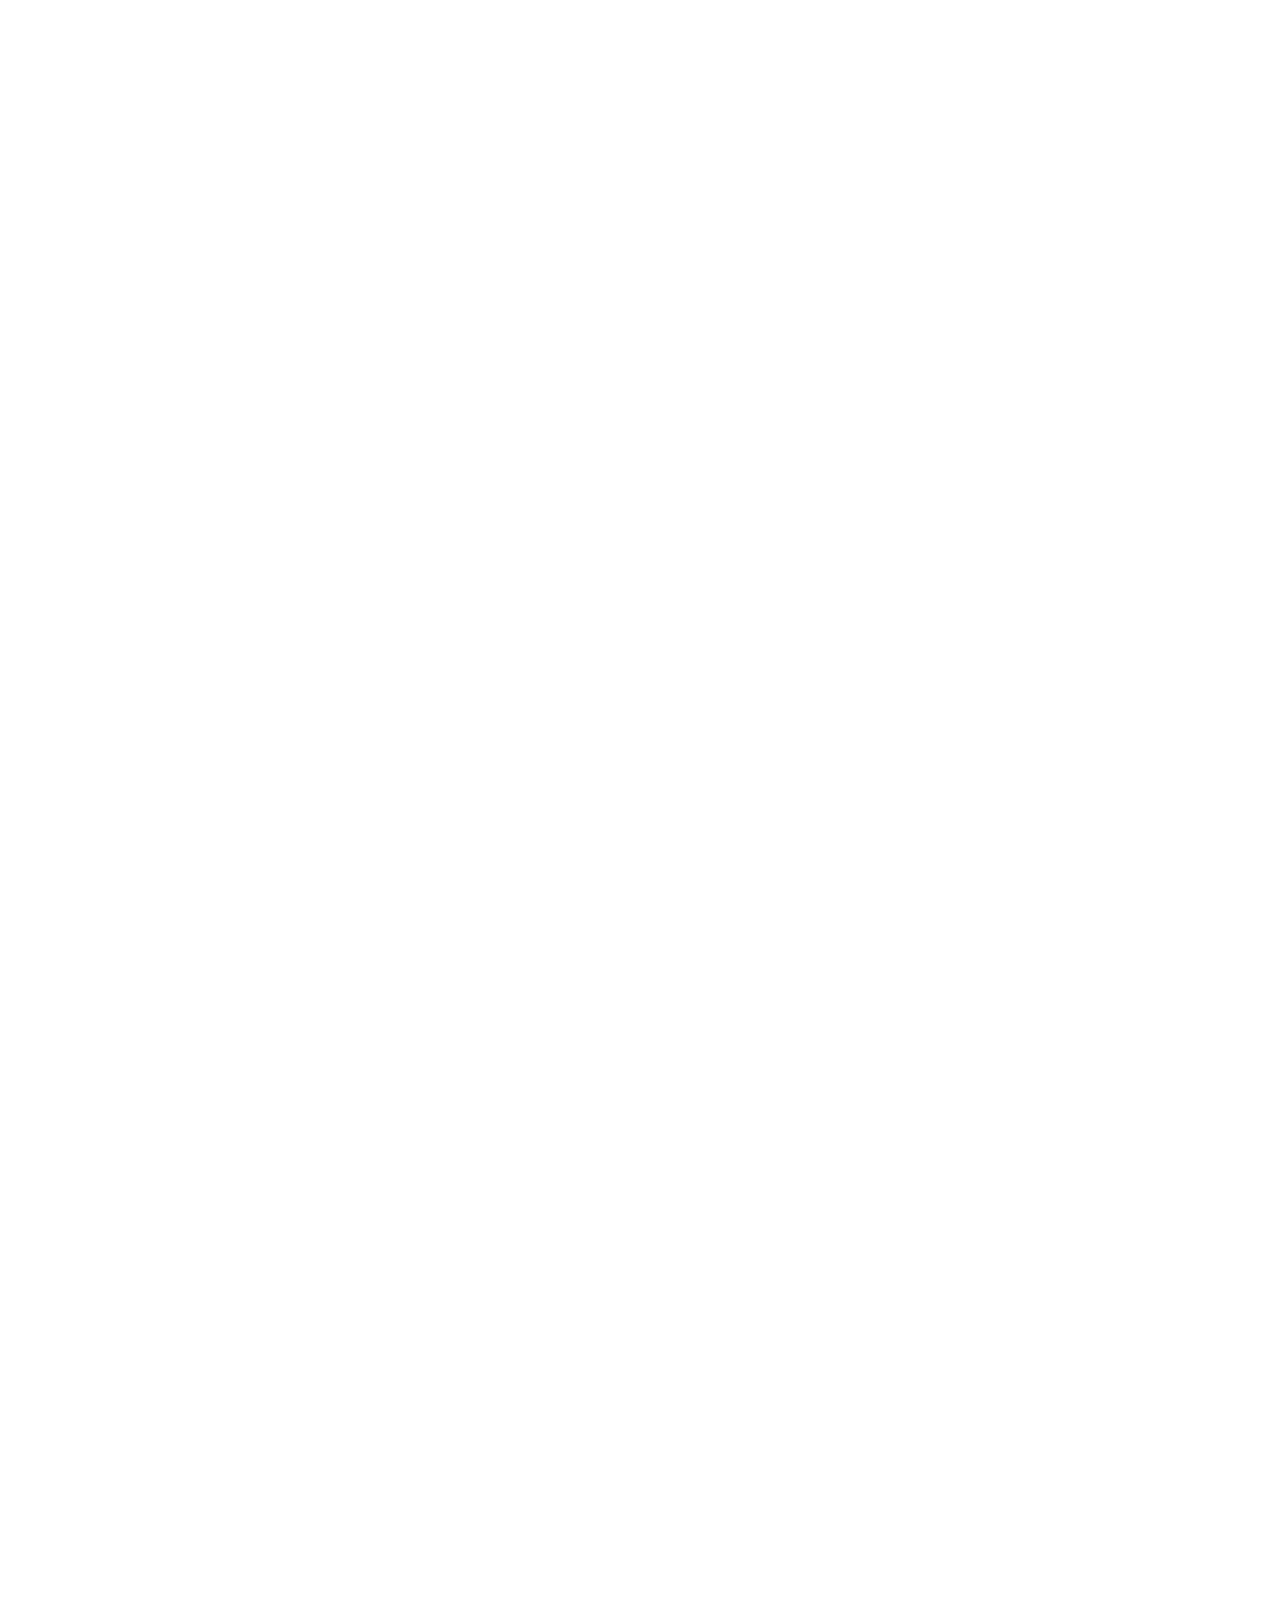
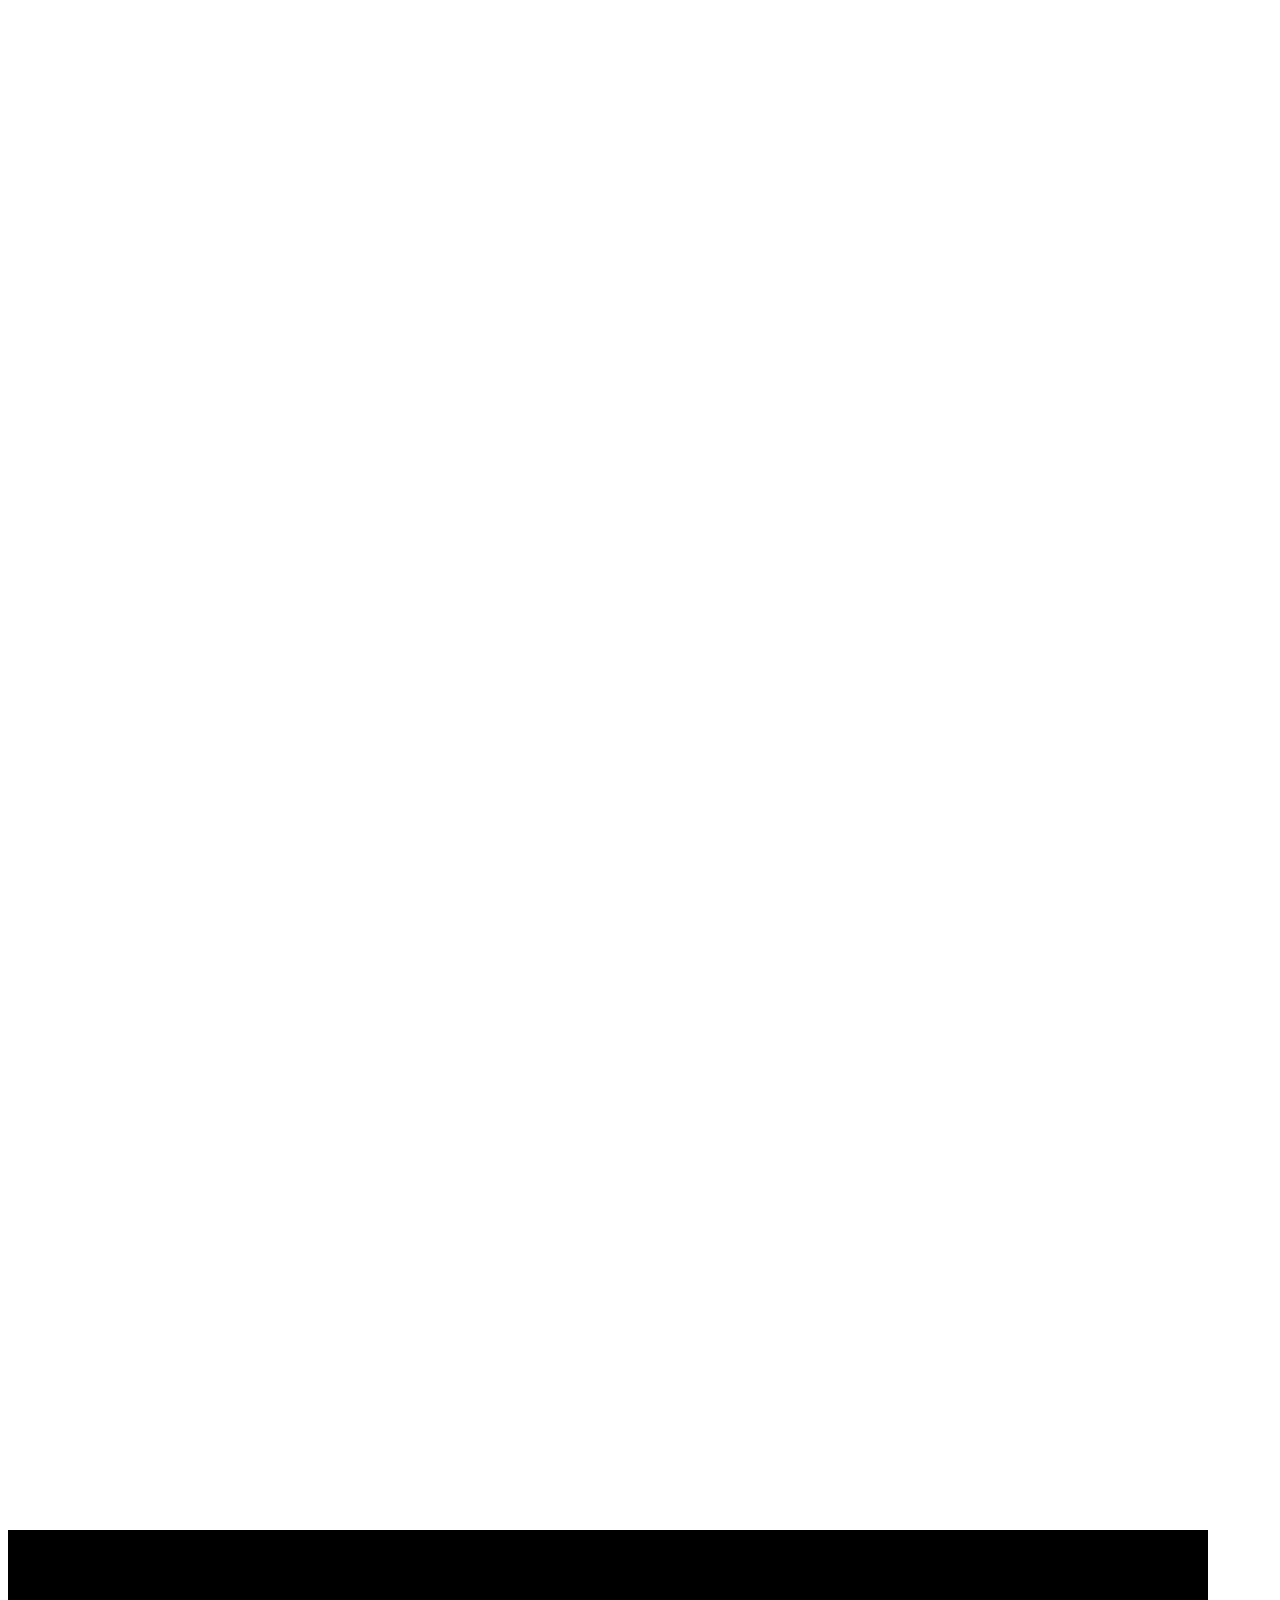
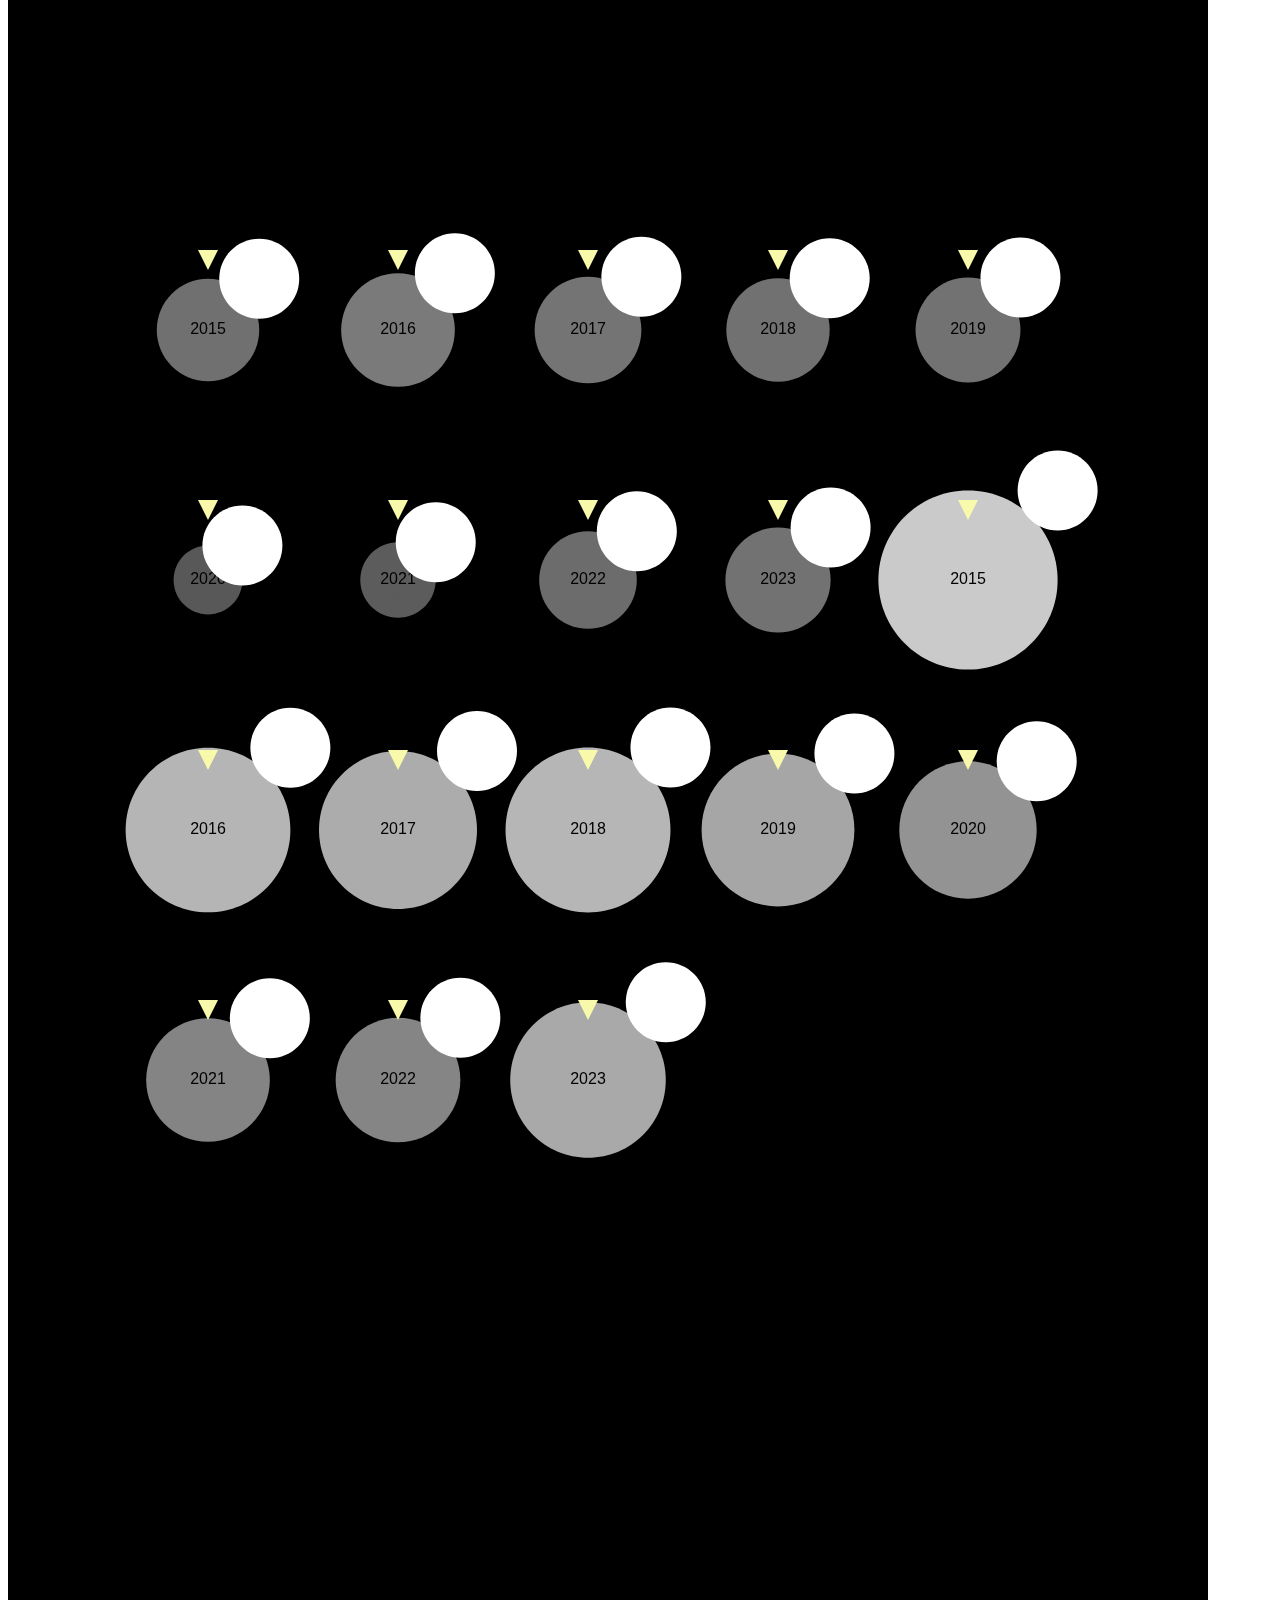
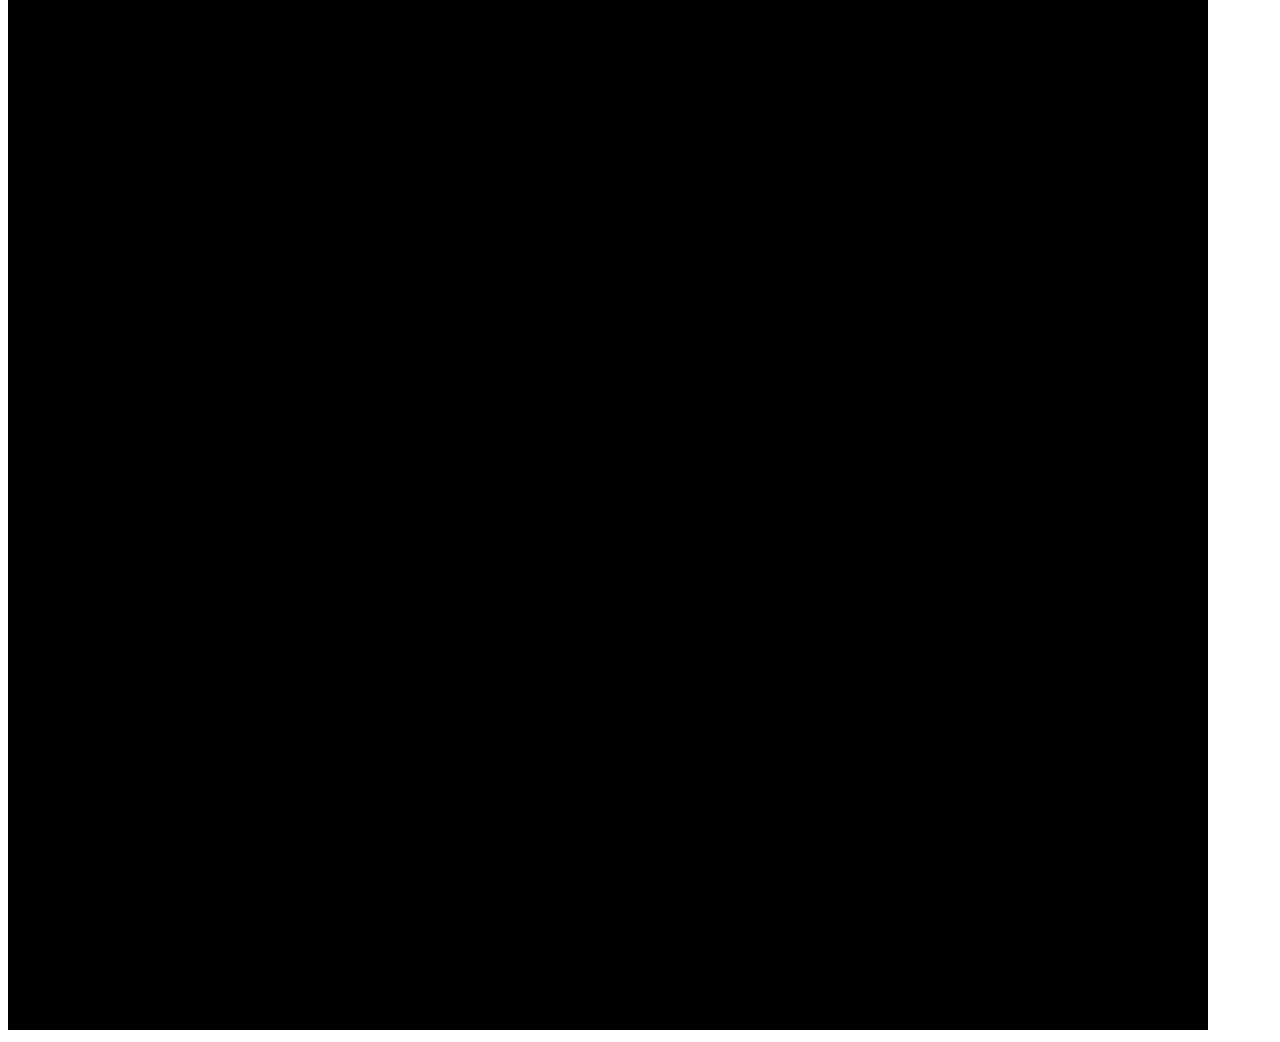
==== commit a7940f1a: "Update bike.html" ====
--- a/bike.html
+++ b/bike.html
@@ -12,9 +12,10 @@
   <script language="javascript" type="text/javascript" src="libraries/p5.min.js"></script>
   <script language="javascript" type="text/javascript" src="bikeC.js"></script>
   <!-- OK, YOU CAN MAKE CHANGES BELOW THIS LINE AGAIN -->
+
 </head>
 
-<body style="background-color: #000 !important;">
+<body>
   <!-- <div class="container">
     <header class="sticky-header">
       <h1 style = 'color: white'>anatomy of a bike crash</h1>
@@ -27,8 +28,8 @@
       <img src = 'image/bike landing page.png' width = 100% alt="title">
       </div>
     <br><br> <br><br> <br><br> <br><br> <br><br> <br><br>
-    <div class="imagecontainer">
-      <img src = 'image/bike line.png' width = 70% alt="line chart">
+    <div class="imagecontainer" style="justify-content: center; align-items: center;">
+      <img src = 'image/bike line.png' width = 100% alt="line chart">
     </div>
     </main>
     <div class="p5-container" style="display: flex; justify-content: center; align-items: center;">
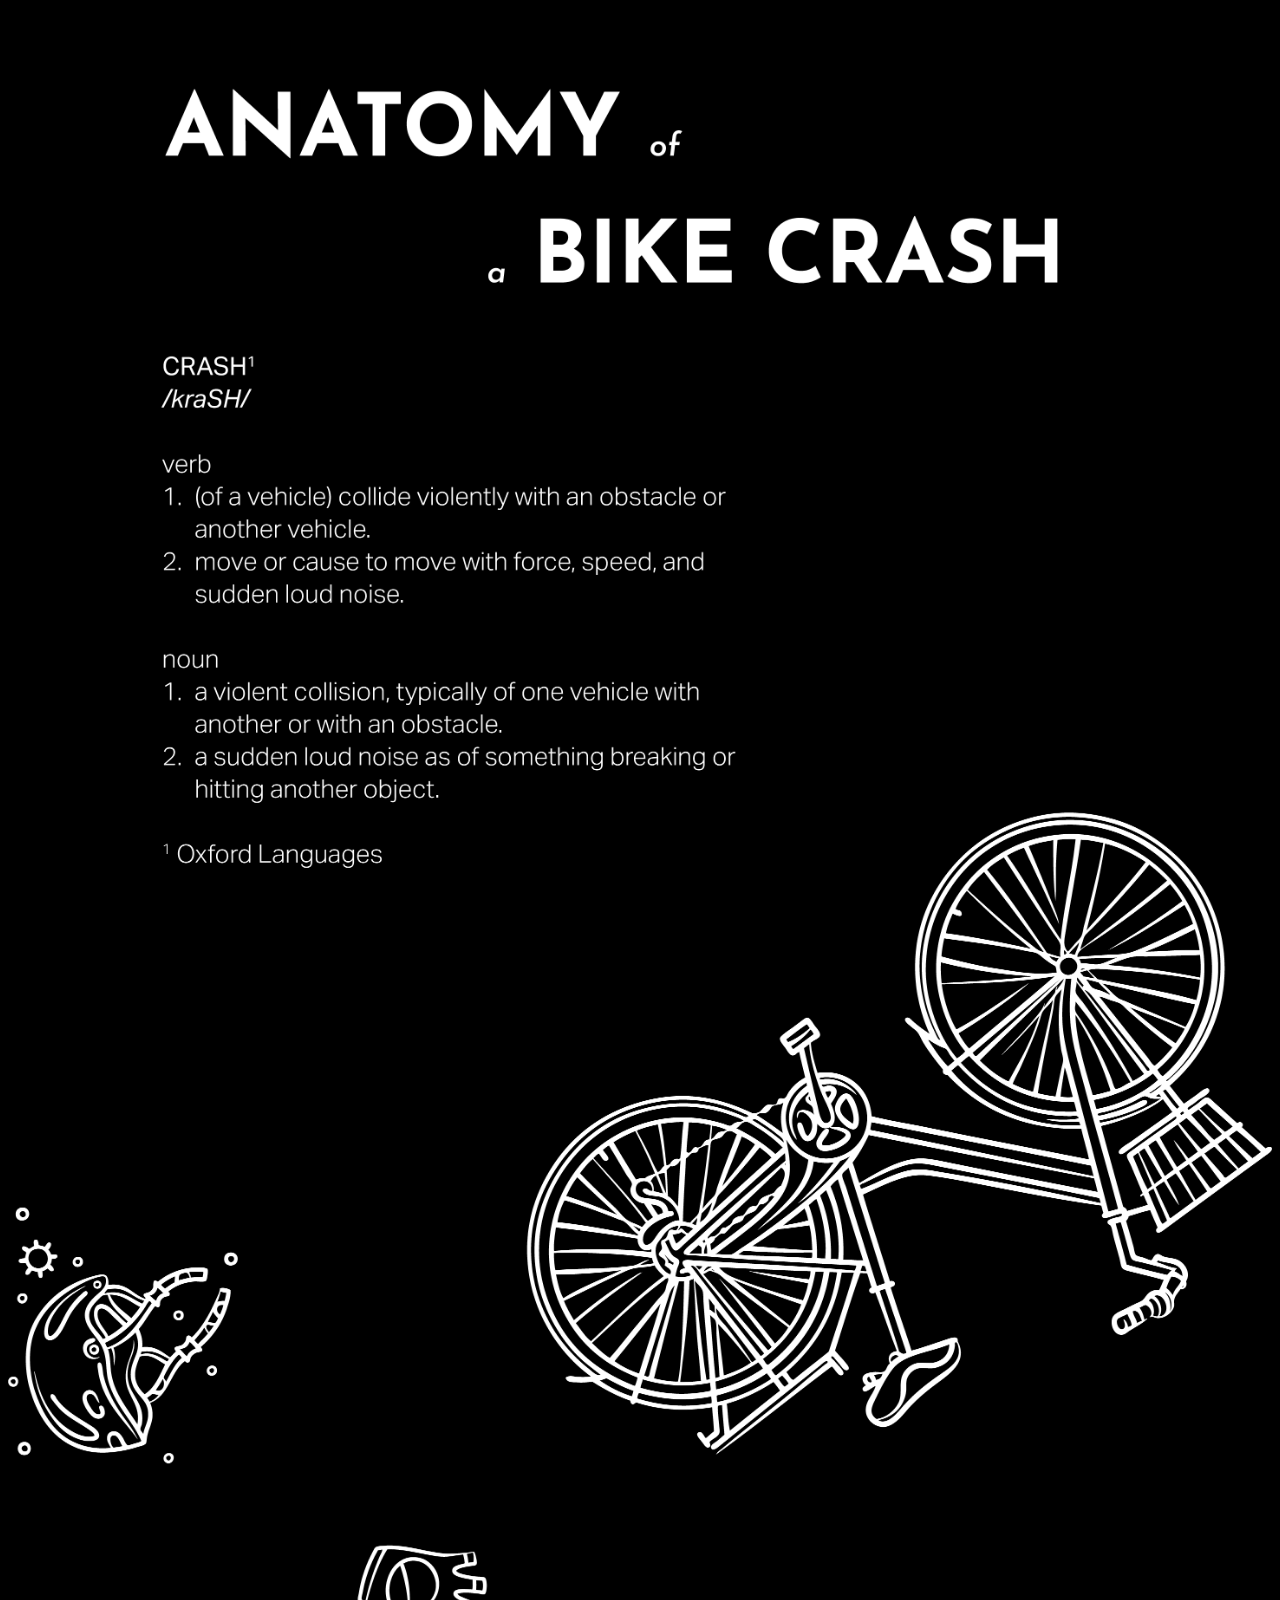
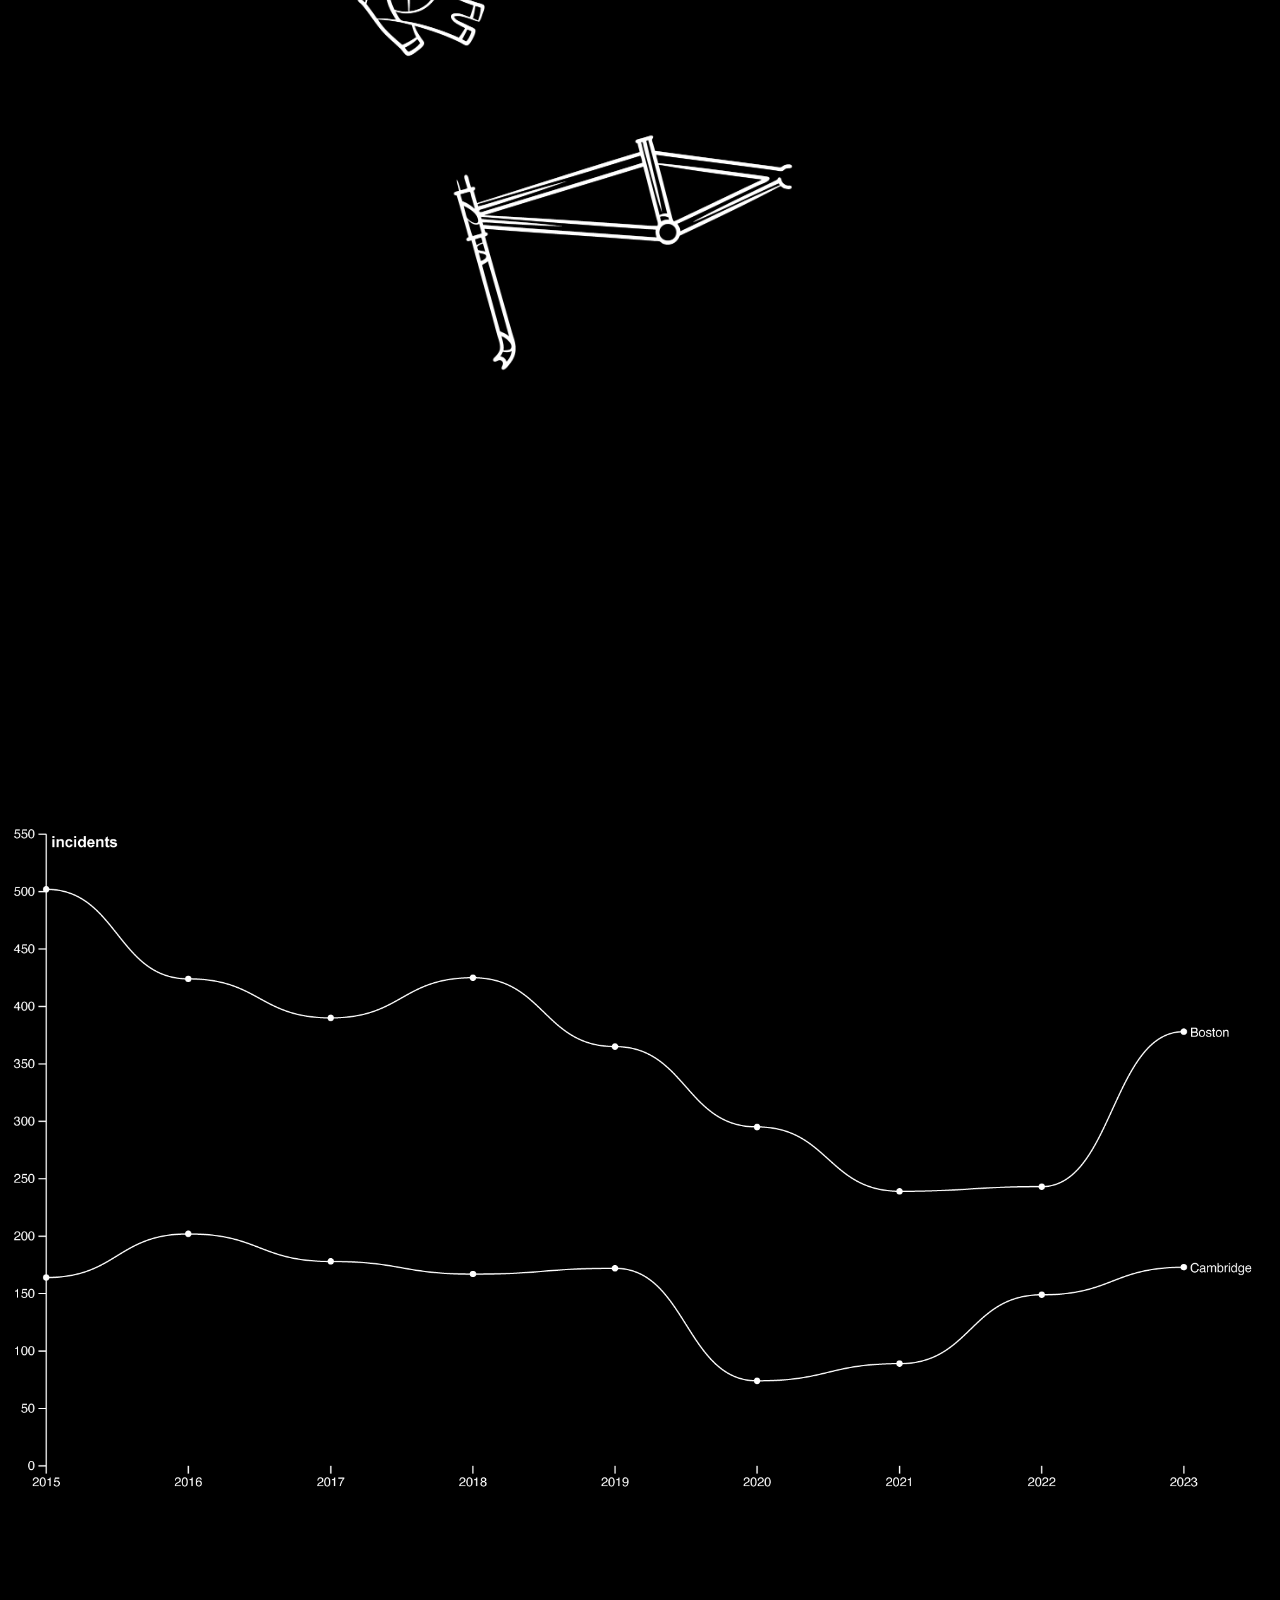
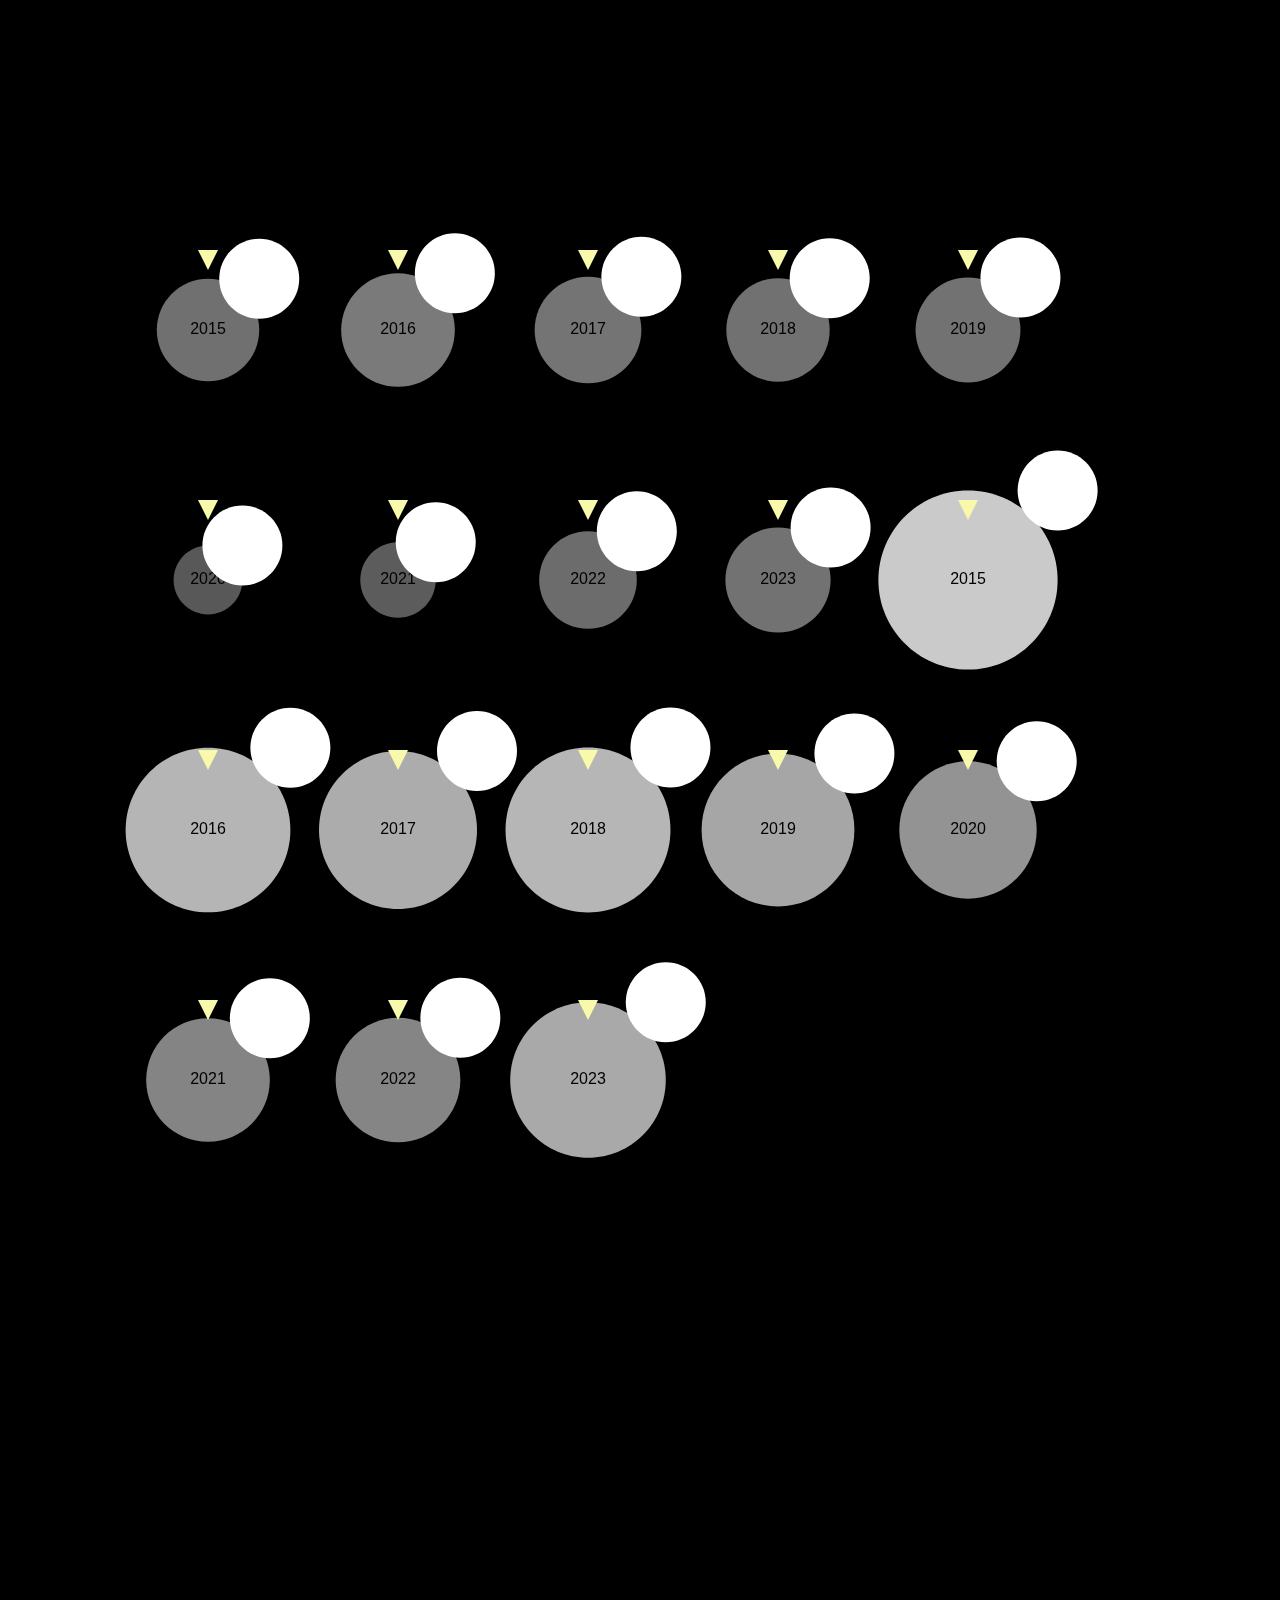
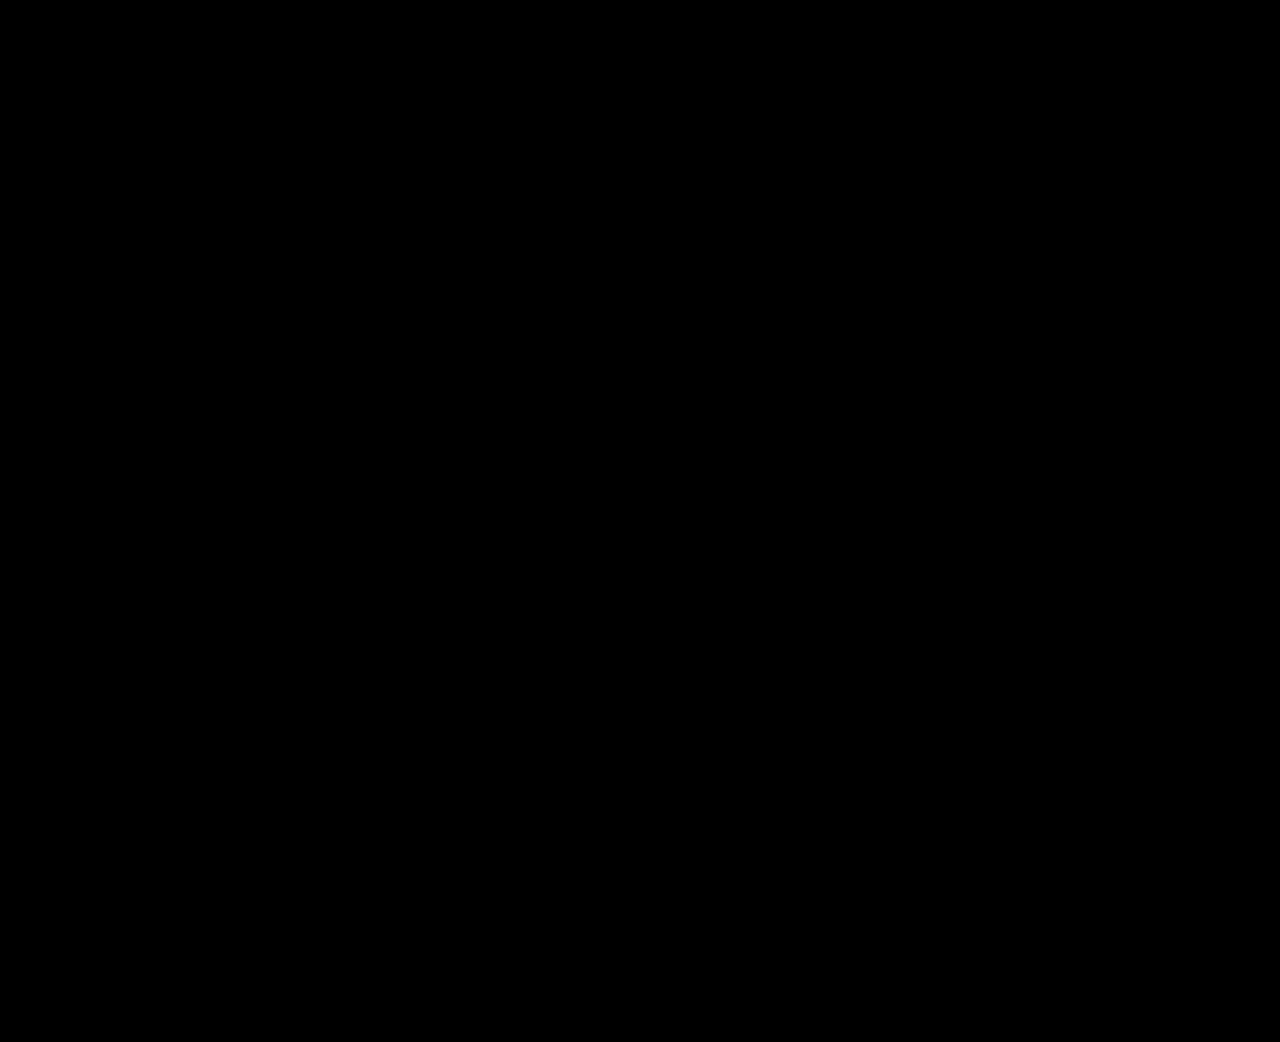
==== commit 298605e0: "Merge branch 'main' of https://github.com/aqian325/OPEN-SPACES" ====
--- a/bike.html
+++ b/bike.html
@@ -12,10 +12,9 @@
   <script language="javascript" type="text/javascript" src="libraries/p5.min.js"></script>
   <script language="javascript" type="text/javascript" src="bikeC.js"></script>
   <!-- OK, YOU CAN MAKE CHANGES BELOW THIS LINE AGAIN -->
-
 </head>
 
-<body>
+<body style="background-color: #000 !important;">
   <!-- <div class="container">
     <header class="sticky-header">
       <h1 style = 'color: white'>anatomy of a bike crash</h1>
